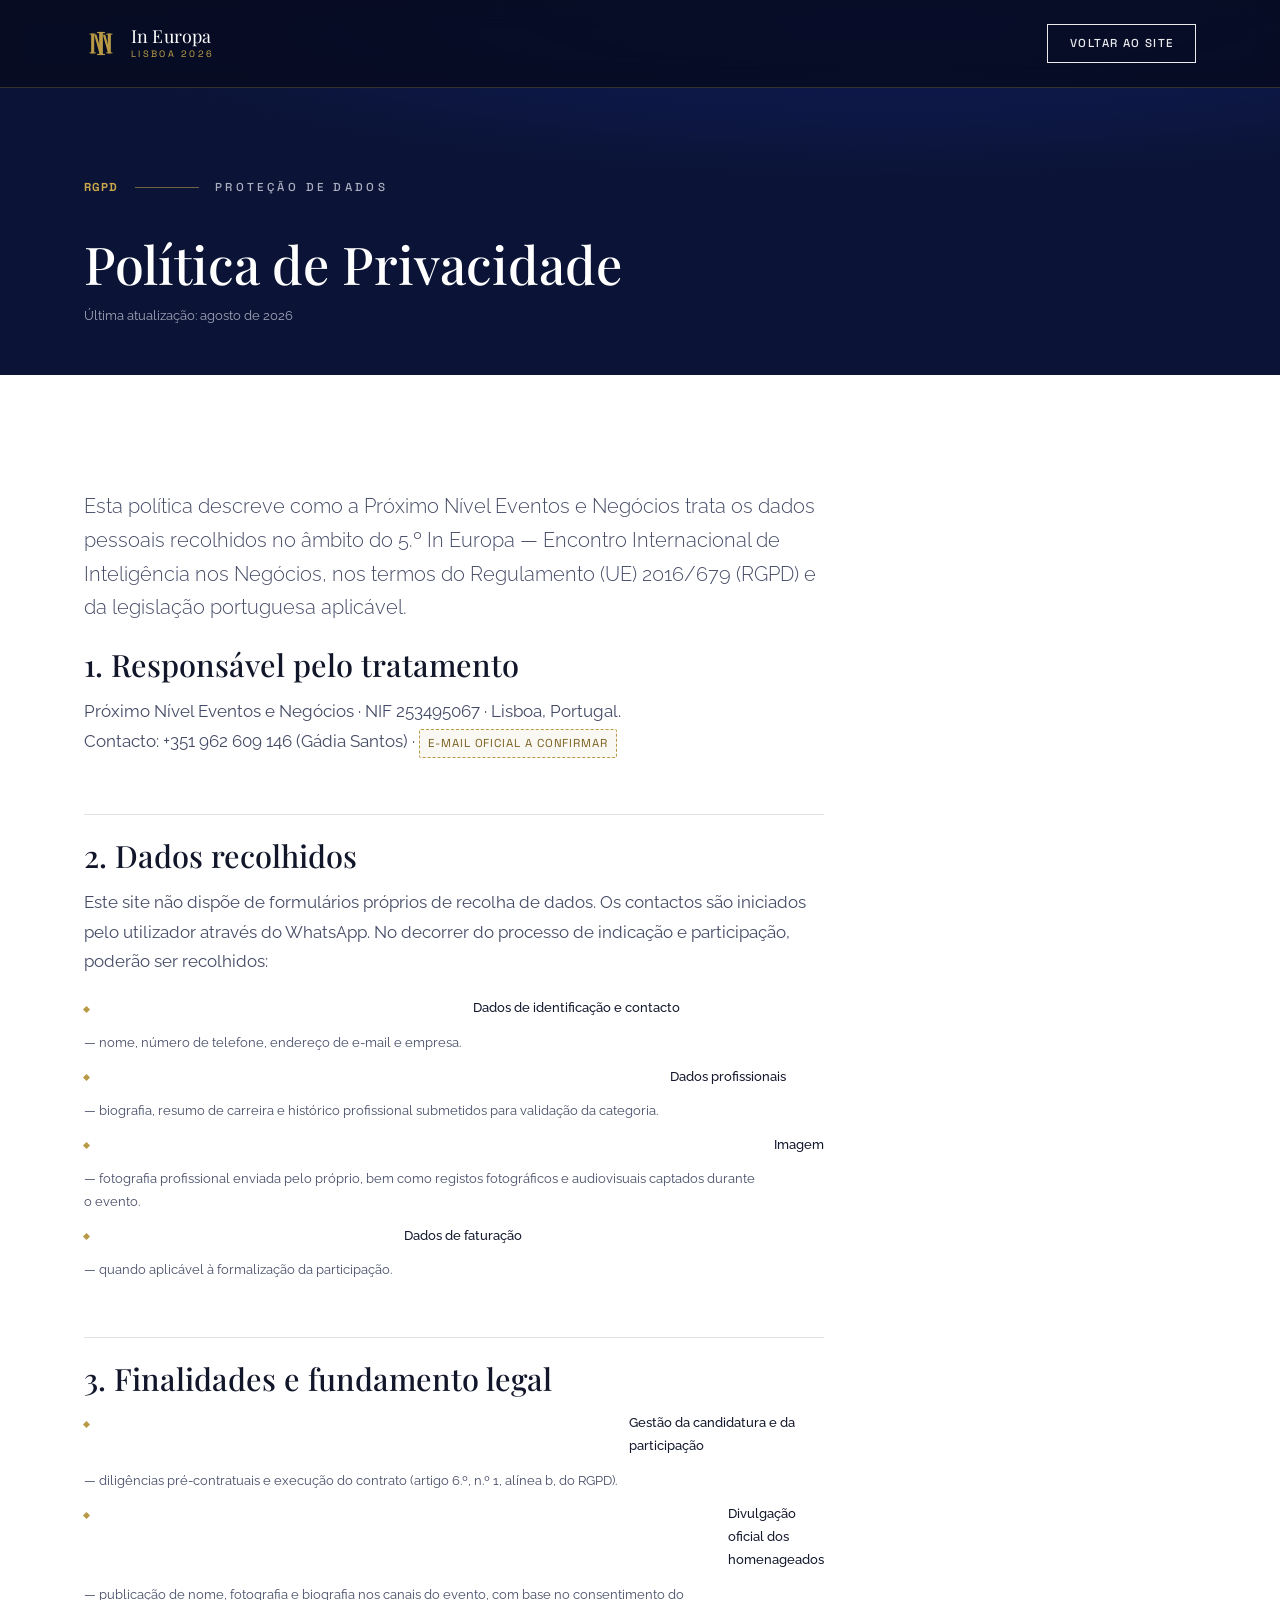
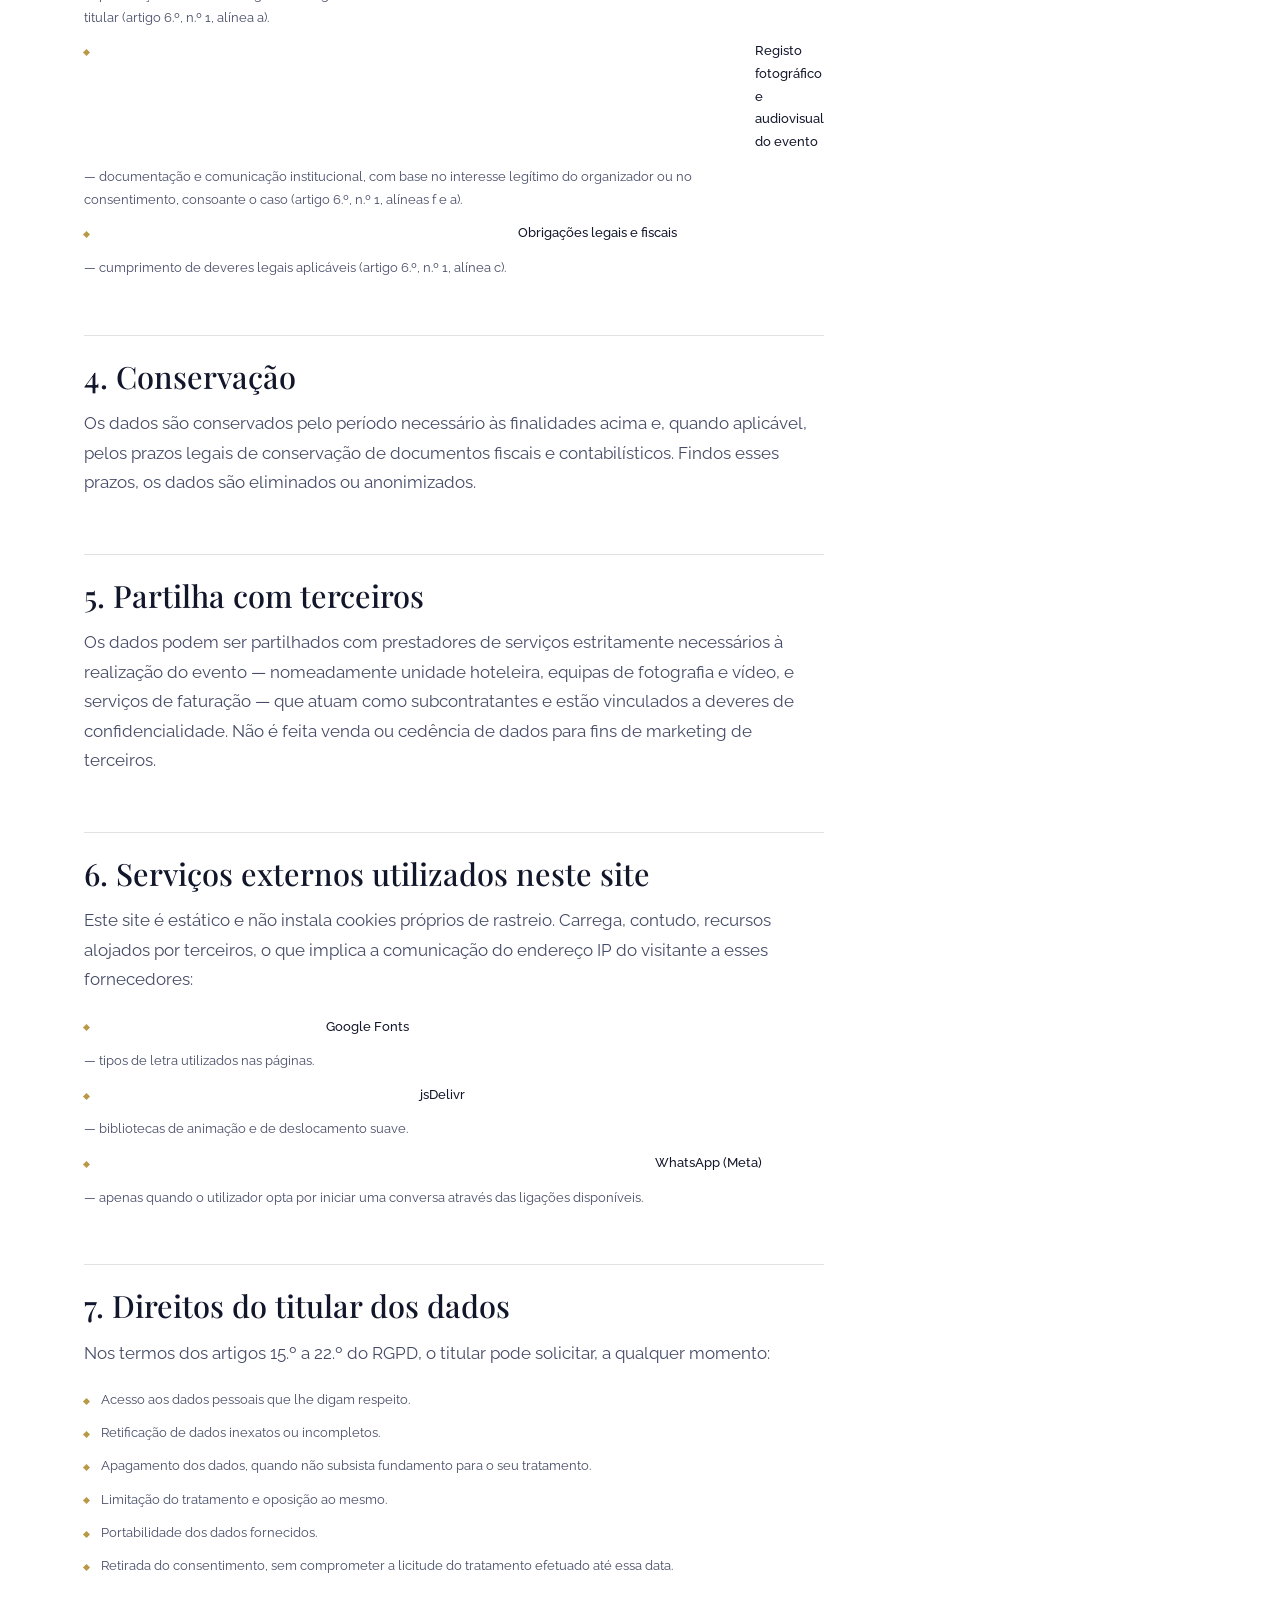
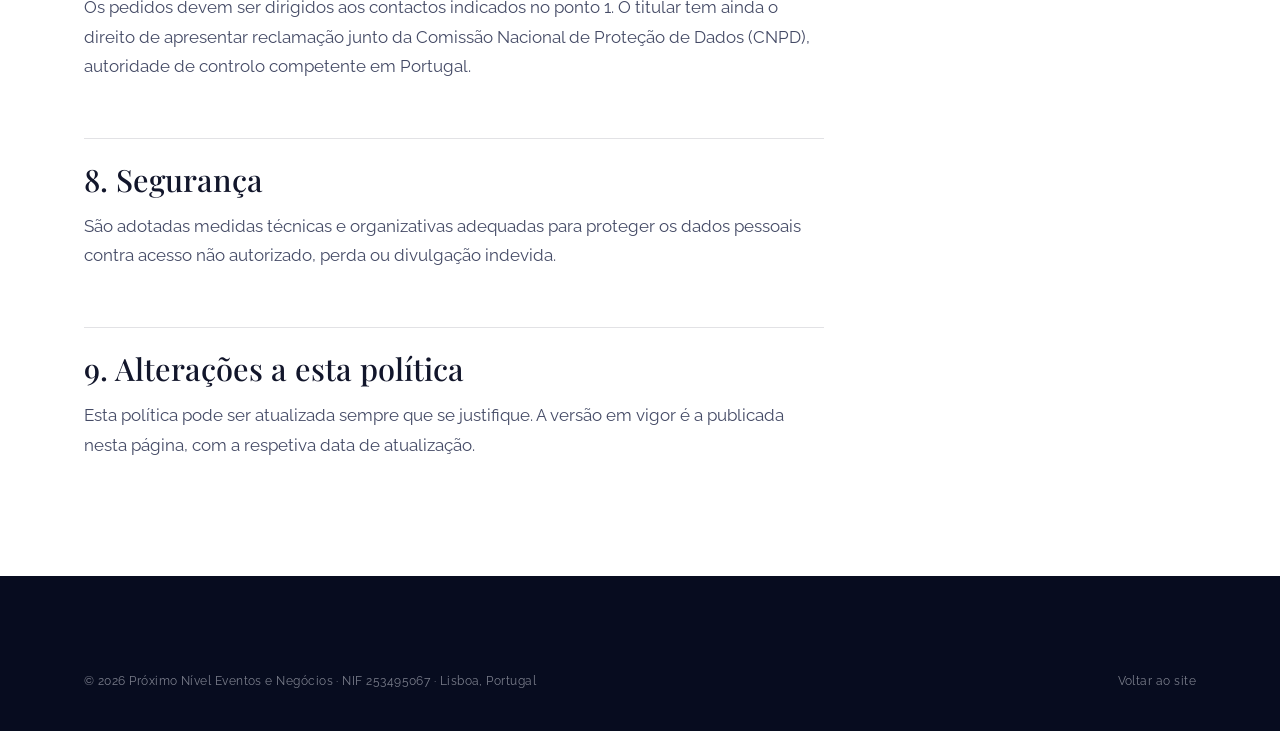
==== politica-privacidade.html @ f3101263 "Site institucional do 5.º In Europa — Lisboa 2026 One-page em HTML/CSS/JS vanilla para o Encontro In" ====
<!DOCTYPE html>
<html lang="pt-PT">
<head>
<meta charset="UTF-8">
<meta name="viewport" content="width=device-width, initial-scale=1">
<title>Política de Privacidade — 5.º In Europa | Lisboa 2026</title>
<meta name="description" content="Política de privacidade e proteção de dados pessoais do 5.º In Europa — Encontro Internacional de Inteligência nos Negócios, em conformidade com o RGPD.">
<meta name="robots" content="index, follow">
<meta name="theme-color" content="#0B1436">

<link rel="icon" href="assets/img/favicon.svg" type="image/svg+xml">
<link rel="preconnect" href="https://fonts.googleapis.com">
<link rel="preconnect" href="https://fonts.gstatic.com" crossorigin>
<link href="https://fonts.googleapis.com/css2?family=Playfair+Display:ital,wght@0,400;0,500;1,400&family=Raleway:wght@300;400;500&family=Space+Grotesk:wght@400;500;700&display=swap" rel="stylesheet">
<link rel="stylesheet" href="css/style.css">
</head>

<body>
<header class="nav is-stuck">
  <div class="nav__inner">
    <a class="brand" href="index.html" aria-label="In Europa — início">
      <img class="brand__mark" src="assets/img/monograma.svg" alt="" width="34" height="31">
      <span class="brand__text">
        <span class="brand__name">In Europa</span>
        <span class="brand__sub">Lisboa 2026</span>
      </span>
    </a>
    <a class="btn btn--sm btn--ghost" href="index.html" style="color:#fff"><span>Voltar ao site</span></a>
  </div>
</header>

<main>
  <section class="legal-head">
    <div class="container">
      <div class="eyebrow">
        <span class="eyebrow__num">RGPD</span>
        <span class="eyebrow__line"></span>
        <span class="eyebrow__label">Proteção de dados</span>
      </div>
      <h1>Política de Privacidade</h1>
      <p>Última atualização: agosto de 2026</p>
    </div>
  </section>

  <section class="section section--light">
    <div class="container">
      <article class="legal">
        <p class="lead">Esta política descreve como a Próximo Nível Eventos e Negócios trata os dados pessoais recolhidos no âmbito do 5.º In Europa — Encontro Internacional de Inteligência nos Negócios, nos termos do Regulamento (UE) 2016/679 (RGPD) e da legislação portuguesa aplicável.</p>

        <h2>1. Responsável pelo tratamento</h2>
        <p>Próximo Nível Eventos e Negócios · NIF 253495067 · Lisboa, Portugal.<br>
        Contacto: +351 962 609 146 (Gádia Santos) · <span class="placeholder-tag">E-mail oficial a confirmar</span></p>

        <h2>2. Dados recolhidos</h2>
        <p>Este site não dispõe de formulários próprios de recolha de dados. Os contactos são iniciados pelo utilizador através do WhatsApp. No decorrer do processo de indicação e participação, poderão ser recolhidos:</p>
        <ul>
          <li><b>Dados de identificação e contacto</b> — nome, número de telefone, endereço de e-mail e empresa.</li>
          <li><b>Dados profissionais</b> — biografia, resumo de carreira e histórico profissional submetidos para validação da categoria.</li>
          <li><b>Imagem</b> — fotografia profissional enviada pelo próprio, bem como registos fotográficos e audiovisuais captados durante o evento.</li>
          <li><b>Dados de faturação</b> — quando aplicável à formalização da participação.</li>
        </ul>

        <h2>3. Finalidades e fundamento legal</h2>
        <ul>
          <li><b>Gestão da candidatura e da participação</b> — diligências pré-contratuais e execução do contrato (artigo 6.º, n.º 1, alínea b, do RGPD).</li>
          <li><b>Divulgação oficial dos homenageados</b> — publicação de nome, fotografia e biografia nos canais do evento, com base no consentimento do titular (artigo 6.º, n.º 1, alínea a).</li>
          <li><b>Registo fotográfico e audiovisual do evento</b> — documentação e comunicação institucional, com base no interesse legítimo do organizador ou no consentimento, consoante o caso (artigo 6.º, n.º 1, alíneas f e a).</li>
          <li><b>Obrigações legais e fiscais</b> — cumprimento de deveres legais aplicáveis (artigo 6.º, n.º 1, alínea c).</li>
        </ul>

        <h2>4. Conservação</h2>
        <p>Os dados são conservados pelo período necessário às finalidades acima e, quando aplicável, pelos prazos legais de conservação de documentos fiscais e contabilísticos. Findos esses prazos, os dados são eliminados ou anonimizados.</p>

        <h2>5. Partilha com terceiros</h2>
        <p>Os dados podem ser partilhados com prestadores de serviços estritamente necessários à realização do evento — nomeadamente unidade hoteleira, equipas de fotografia e vídeo, e serviços de faturação — que atuam como subcontratantes e estão vinculados a deveres de confidencialidade. Não é feita venda ou cedência de dados para fins de marketing de terceiros.</p>

        <h2>6. Serviços externos utilizados neste site</h2>
        <p>Este site é estático e não instala cookies próprios de rastreio. Carrega, contudo, recursos alojados por terceiros, o que implica a comunicação do endereço IP do visitante a esses fornecedores:</p>
        <ul>
          <li><b>Google Fonts</b> — tipos de letra utilizados nas páginas.</li>
          <li><b>jsDelivr</b> — bibliotecas de animação e de deslocamento suave.</li>
          <li><b>WhatsApp (Meta)</b> — apenas quando o utilizador opta por iniciar uma conversa através das ligações disponíveis.</li>
        </ul>

        <h2>7. Direitos do titular dos dados</h2>
        <p>Nos termos dos artigos 15.º a 22.º do RGPD, o titular pode solicitar, a qualquer momento:</p>
        <ul>
          <li>Acesso aos dados pessoais que lhe digam respeito.</li>
          <li>Retificação de dados inexatos ou incompletos.</li>
          <li>Apagamento dos dados, quando não subsista fundamento para o seu tratamento.</li>
          <li>Limitação do tratamento e oposição ao mesmo.</li>
          <li>Portabilidade dos dados fornecidos.</li>
          <li>Retirada do consentimento, sem comprometer a licitude do tratamento efetuado até essa data.</li>
        </ul>
        <p>Os pedidos devem ser dirigidos aos contactos indicados no ponto 1. O titular tem ainda o direito de apresentar reclamação junto da Comissão Nacional de Proteção de Dados (CNPD), autoridade de controlo competente em Portugal.</p>

        <h2>8. Segurança</h2>
        <p>São adotadas medidas técnicas e organizativas adequadas para proteger os dados pessoais contra acesso não autorizado, perda ou divulgação indevida.</p>

        <h2>9. Alterações a esta política</h2>
        <p>Esta política pode ser atualizada sempre que se justifique. A versão em vigor é a publicada nesta página, com a respetiva data de atualização.</p>
      </article>
    </div>
  </section>
</main>

<footer class="footer">
  <div class="container">
    <div class="footer__legal" style="border-top:0;padding-top:0">
      <span>© <span id="ano">2026</span> Próximo Nível Eventos e Negócios · NIF 253495067 · Lisboa, Portugal</span>
      <span class="footer__legal-links">
        <a href="index.html">Voltar ao site</a>
      </span>
    </div>
  </div>
</footer>

<script>document.getElementById('ano').textContent = new Date().getFullYear();</script>
</body>
</html>
---- css/style.css ----
/* ==========================================================================
   5.º IN EUROPA — Encontro Internacional de Inteligência nos Negócios
   Lisboa · 17 e 18 de outubro de 2026
   Próximo Nível Eventos e Negócios
   --------------------------------------------------------------------------
   1.  Tokens
   2.  Reset e base
   3.  Utilitários e tipografia
   4.  Componentes (botões, eyebrow, filete, media)
   5.  Navegação
   6.  Hero
   7.  Manifesto + Idealizadora
   8.  Lisboa
   9.  Premiação — pilares
   10. Programação
   11. Benefícios VIP
   12. Curadoria
   13. Convidados
   14. Cenário
   15. Candidatura
   16. Investimento
   17. Edições anteriores
   18. Rodapé
   19. Reveal / movimento
   ========================================================================== */

/* ==========================================================================
   1. TOKENS
   ========================================================================== */
:root {
  /* Cor — extraída do branding oficial da marca */
  --navy: #14237D;
  --navy-bright: #0A26A1;
  --navy-deep: #0B1436;
  --navy-ink: #070C1F;
  --navy-veil: rgba(11, 20, 54, .82);

  --gold: #B89946;
  --gold-light: #C9A84C;
  --gold-soft: #E2CB92;
  --gold-deep: #7A6020;      /* texto pequeno sobre fundo claro — 5.4:1 sobre creme */

  --paper: #FFFFFF;
  --cream: #F6F4EF;
  --cream-deep: #EDE9E0;

  --ink: #12162B;
  --ink-soft: #454B66;
  --muted: #6A7089;
  --muted-dark: rgba(233, 236, 246, .68);

  --line-dark: rgba(184, 153, 70, .26);
  --line-light: rgba(18, 22, 43, .12);

  /* Tipografia */
  --ff-display: 'Playfair Display', 'Times New Roman', Georgia, serif;
  --ff-sc: 'Playfair Display SC', 'Playfair Display', Georgia, serif;
  --ff-head: 'Space Grotesk', 'Helvetica Neue', Helvetica, Arial, sans-serif;
  --ff-body: 'Raleway', system-ui, -apple-system, 'Segoe UI', sans-serif;

  --fs-xs: .72rem;
  --fs-sm: .84rem;
  --fs-base: clamp(1rem, .96rem + .2vw, 1.075rem);
  --fs-lead: clamp(1.06rem, 1rem + .4vw, 1.25rem);
  --fs-h4: clamp(1.15rem, 1.05rem + .5vw, 1.4rem);
  --fs-h3: clamp(1.4rem, 1.2rem + .9vw, 2rem);
  --fs-h2: clamp(2rem, 1.5rem + 2.2vw, 3.5rem);
  --fs-h1: clamp(2.9rem, 1.6rem + 5.6vw, 7.5rem);
  --fs-numeral: clamp(4rem, 2rem + 9vw, 9rem);

  /* Espaço */
  --gutter: clamp(1.25rem, 5vw, 4.5rem);
  --container: 1240px;
  --container-narrow: 880px;
  --section-y: clamp(5rem, 9vw, 9.5rem);

  /* Movimento */
  --ease: cubic-bezier(.22, .68, .28, 1);
  --ease-out: cubic-bezier(.16, 1, .3, 1);
  --dur: .6s;

  --nav-h: 74px;
}

/* ==========================================================================
   2. RESET E BASE
   ========================================================================== */
*, *::before, *::after { box-sizing: border-box; }

html {
  -webkit-text-size-adjust: 100%;
  scroll-behavior: smooth;
  scroll-padding-top: var(--nav-h);
}

body {
  margin: 0;
  background: var(--navy-deep);
  color: var(--ink);
  font-family: var(--ff-body);
  font-size: var(--fs-base);
  font-weight: 400;
  line-height: 1.72;
  -webkit-font-smoothing: antialiased;
  -moz-osx-font-smoothing: grayscale;
  overflow-x: hidden;
}

body.is-locked { overflow: hidden; }

img, svg, video { display: block; max-width: 100%; }
img { height: auto; }

h1, h2, h3, h4 { margin: 0; font-weight: 500; line-height: 1.08; text-wrap: balance; }
p { margin: 0 0 1.15em; }
p:last-child { margin-bottom: 0; }
ul { margin: 0; padding: 0; list-style: none; }

a { color: inherit; text-decoration: none; }

button { font: inherit; color: inherit; background: none; border: 0; cursor: pointer; }

::selection { background: var(--gold); color: #fff; }

:focus-visible {
  outline: 2px solid var(--gold-light);
  outline-offset: 3px;
  border-radius: 2px;
}

.sr-only {
  position: absolute;
  width: 1px; height: 1px;
  padding: 0; margin: -1px;
  overflow: hidden;
  clip: rect(0 0 0 0);
  clip-path: inset(50%);
  white-space: nowrap;
  border: 0;
}

.skip-link {
  position: fixed;
  top: .5rem; left: .5rem;
  z-index: 200;
  padding: .7rem 1.2rem;
  background: var(--gold);
  color: var(--navy-ink);
  font-family: var(--ff-head);
  font-size: var(--fs-sm);
  font-weight: 600;
  letter-spacing: .08em;
  text-transform: uppercase;
  transform: translateY(-160%);
  transition: transform .25s var(--ease);
}
.skip-link:focus { transform: translateY(0); }

/* ==========================================================================
   3. UTILITÁRIOS E TIPOGRAFIA
   ========================================================================== */
.container {
  width: 100%;
  max-width: var(--container);
  margin-inline: auto;
  padding-inline: var(--gutter);
}
.container--narrow { max-width: var(--container-narrow); }

.section {
  position: relative;
  padding-block: var(--section-y);
}

.section--dark {
  background: var(--navy-deep);
  color: #EDEFF7;
}
.section--navy {
  background:
    radial-gradient(120% 90% at 80% 0%, rgba(20, 35, 125, .55) 0%, transparent 60%),
    var(--navy-deep);
  color: #EDEFF7;
}
.section--light { background: var(--paper); color: var(--ink); }
.section--cream { background: var(--cream); color: var(--ink); }

/* Grão sutil sobre os blocos escuros — evita o "chapado" de cor sólida */
.section--dark::before,
.section--navy::before,
.hero::after {
  content: '';
  position: absolute;
  inset: 0;
  pointer-events: none;
  opacity: .16;
  background-image: url("data:image/svg+xml,%3Csvg xmlns='http://www.w3.org/2000/svg' width='140' height='140'%3E%3Cfilter id='n'%3E%3CfeTurbulence type='fractalNoise' baseFrequency='.9' numOctaves='3'/%3E%3C/filter%3E%3Crect width='140' height='140' filter='url(%23n)' opacity='.5'/%3E%3C/svg%3E");
}
.section > .container { position: relative; z-index: 1; }

.display {
  font-family: var(--ff-display);
  font-weight: 400;
  letter-spacing: -.015em;
}
.display em { font-style: italic; color: var(--gold-light); }
.section--light .display em,
.section--cream .display em { color: var(--gold-deep); }

.title { font-size: var(--fs-h2); }
.title--sm { font-size: var(--fs-h3); }

.lead {
  font-size: var(--fs-lead);
  line-height: 1.68;
  font-weight: 300;
  color: var(--ink-soft);
  max-width: 62ch;
}
.section--dark .lead,
.section--navy .lead { color: var(--muted-dark); }

.body-text { max-width: 64ch; }
.section--dark .body-text,
.section--navy .body-text { color: var(--muted-dark); }

.kicker {
  font-family: var(--ff-head);
  font-size: var(--fs-xs);
  font-weight: 500;
  letter-spacing: .3em;
  text-transform: uppercase;
  color: var(--gold-deep);
}
.section--dark .kicker,
.section--navy .kicker { color: var(--gold-light); }

.smallcaps {
  font-family: var(--ff-sc);
  font-size: var(--fs-sm);
  letter-spacing: .18em;
  text-transform: uppercase;
}

/* Cabeçalho de secção numerado */
.eyebrow {
  display: flex;
  align-items: center;
  gap: 1rem;
  margin-bottom: clamp(1.5rem, 3vw, 2.5rem);
}
.eyebrow__num {
  font-family: var(--ff-head);
  font-size: var(--fs-xs);
  font-weight: 700;
  letter-spacing: .1em;
  color: var(--gold-deep);
}
.section--dark .eyebrow__num,
.section--navy .eyebrow__num,
.legal-head .eyebrow__num { color: var(--gold-light); }
.eyebrow__line {
  width: clamp(28px, 6vw, 64px);
  height: 1px;
  background: var(--gold);
  opacity: .6;
}
.eyebrow__label {
  font-family: var(--ff-head);
  font-size: var(--fs-xs);
  font-weight: 500;
  letter-spacing: .3em;
  text-transform: uppercase;
  color: var(--ink-soft);
}
.section--dark .eyebrow__label,
.section--navy .eyebrow__label,
.legal-head .eyebrow__label { color: rgba(233, 236, 246, .72); }

/* Filete com nó em losango */
.rule {
  display: flex;
  align-items: center;
  gap: .75rem;
  margin-block: clamp(2.5rem, 5vw, 4rem);
}
.rule::before, .rule::after {
  content: '';
  flex: 1;
  height: 1px;
  background: currentColor;
  opacity: .18;
}
.rule i {
  width: 6px; height: 6px;
  background: var(--gold);
  transform: rotate(45deg);
}

/* ==========================================================================
   4. COMPONENTES
   ========================================================================== */
.btn {
  --btn-bg: var(--gold);
  --btn-fg: var(--navy-ink);   /* 6.5:1 — branco sobre dourado reprovava em AA */
  --btn-bd: var(--gold);
  position: relative;
  display: inline-flex;
  align-items: center;
  justify-content: center;
  gap: .7rem;
  padding: 1.05rem 1.9rem;
  background: var(--btn-bg);
  color: var(--btn-fg);
  border: 1px solid var(--btn-bd);
  font-family: var(--ff-head);
  font-size: var(--fs-sm);
  font-weight: 500;
  letter-spacing: .14em;
  text-transform: uppercase;
  line-height: 1;
  overflow: hidden;
  transition: color .4s var(--ease), border-color .4s var(--ease), transform .4s var(--ease);
}
.btn span { position: relative; z-index: 1; }
.btn svg { position: relative; z-index: 1; width: 16px; height: 16px; flex: none; }
.btn::after {
  content: '';
  position: absolute;
  inset: 0;
  background: var(--navy-ink);
  transform: translateY(101%);
  transition: transform .5s var(--ease-out);
}
.btn:hover { color: #fff; border-color: var(--navy-deep); }
.btn:hover::after { transform: translateY(0); }
.btn:active { transform: translateY(1px); }

.btn--ghost {
  --btn-bg: transparent;
  --btn-fg: currentColor;
  --btn-bd: currentColor;
  opacity: .92;
}
.btn--ghost::after { background: var(--gold); }
.btn--ghost:hover { color: #fff; border-color: var(--gold); opacity: 1; }

.btn--sm { padding: .8rem 1.35rem; font-size: var(--fs-xs); letter-spacing: .12em; }
.btn--block { width: 100%; }

/* Link com sublinhado que cresce */
.link-underline {
  position: relative;
  font-family: var(--ff-head);
  font-size: var(--fs-sm);
  letter-spacing: .12em;
  text-transform: uppercase;
  padding-block: .5rem .35rem;
}
.link-underline::after {
  content: '';
  position: absolute;
  left: 0; bottom: 0;
  width: 100%; height: 1px;
  background: currentColor;
  transform-origin: right;
  transform: scaleX(1);
  transition: transform .45s var(--ease-out);
}
.link-underline:hover::after { transform-origin: left; animation: linkSweep .6s var(--ease-out); }
@keyframes linkSweep {
  0% { transform: scaleX(1); transform-origin: right; }
  49% { transform: scaleX(0); transform-origin: right; }
  50% { transform: scaleX(0); transform-origin: left; }
  100% { transform: scaleX(1); transform-origin: left; }
}

/* Moldura de imagem com véu navy — unifica fotografias de origens diferentes */
.media {
  position: relative;
  overflow: hidden;
  background: var(--navy-deep);
}
.media img {
  width: 100%; height: 100%;
  object-fit: cover;
  transition: transform 1.1s var(--ease-out), filter .8s var(--ease);
}
.media::after {
  content: '';
  position: absolute;
  inset: 0;
  background: linear-gradient(180deg, rgba(11, 20, 54, .18) 0%, rgba(11, 20, 54, .58) 100%);
  transition: opacity .7s var(--ease);
  pointer-events: none;
}
.media:hover img { transform: scale(1.045); }
.media:hover::after { opacity: .45; }
.media--flat::after { background: rgba(11, 20, 54, .28); }

.media__caption {
  position: absolute;
  left: 1rem; bottom: .9rem;
  z-index: 2;
  font-family: var(--ff-head);
  font-size: var(--fs-xs);
  letter-spacing: .16em;
  text-transform: uppercase;
  color: rgba(255, 255, 255, .92);
  text-shadow: 0 1px 12px rgba(7, 12, 31, .8);
}

.ratio-1x1 { aspect-ratio: 1 / 1; }
.ratio-4x5 { aspect-ratio: 4 / 5; }
.ratio-3x4 { aspect-ratio: 3 / 4; }
.ratio-4x3 { aspect-ratio: 4 / 3; }
.ratio-3x2 { aspect-ratio: 3 / 2; }
.ratio-16x9 { aspect-ratio: 16 / 9; }

/* Etiqueta de dado pendente de confirmação */
.placeholder-tag {
  display: inline-block;
  padding: .3em .7em;
  border: 1px dashed var(--gold);
  border-radius: 2px;
  font-family: var(--ff-head);
  font-size: var(--fs-xs);
  letter-spacing: .08em;
  text-transform: uppercase;
  color: var(--gold-deep);
  background: rgba(184, 153, 70, .07);
}
.section--dark .placeholder-tag,
.section--navy .placeholder-tag { color: var(--gold-light); }

/* ==========================================================================
   5. NAVEGAÇÃO
   ========================================================================== */
.nav {
  position: fixed;
  inset: 0 0 auto 0;
  z-index: 100;
  height: var(--nav-h);
  display: flex;
  align-items: center;
  transition: background .5s var(--ease), border-color .5s var(--ease), backdrop-filter .5s var(--ease);
  border-bottom: 1px solid transparent;
}
.nav.is-stuck {
  background: rgba(7, 12, 31, .88);
  backdrop-filter: blur(14px) saturate(140%);
  -webkit-backdrop-filter: blur(14px) saturate(140%);
  border-bottom-color: var(--line-dark);
}
.nav__inner {
  width: 100%;
  max-width: var(--container);
  margin-inline: auto;
  padding-inline: var(--gutter);
  display: flex;
  align-items: center;
  justify-content: space-between;
  gap: 2rem;
}

.brand { display: flex; align-items: center; gap: .8rem; padding-block: .4rem; }
.brand__mark { width: 34px; height: 31px; flex: none; }
.brand__text { display: flex; flex-direction: column; line-height: 1; }
.brand__name {
  font-family: var(--ff-display);
  font-size: 1.12rem;
  color: #fff;
  letter-spacing: .01em;
}
.brand__sub {
  font-family: var(--ff-head);
  font-size: .58rem;
  letter-spacing: .26em;
  text-transform: uppercase;
  color: var(--gold-light);
  margin-top: .32rem;
}

.nav__links { display: none; align-items: center; gap: clamp(1rem, 2vw, 2rem); }
.nav__link {
  position: relative;
  font-family: var(--ff-head);
  font-size: .74rem;
  font-weight: 400;
  letter-spacing: .16em;
  text-transform: uppercase;
  color: rgba(237, 239, 247, .74);
  padding-block: .4rem;
  transition: color .35s var(--ease);
}
.nav__link::after {
  content: '';
  position: absolute;
  left: 0; bottom: 0;
  width: 100%; height: 1px;
  background: var(--gold-light);
  transform: scaleX(0);
  transform-origin: left;
  transition: transform .45s var(--ease-out);
}
.nav__link:hover { color: #fff; }
.nav__link:hover::after { transform: scaleX(.4); }
.nav__link.is-active { color: #fff; }
.nav__link.is-active::after { transform: scaleX(1); }

.nav__actions { display: flex; align-items: center; gap: 1rem; }
.nav__cta { display: none; }

.nav__toggle {
  display: inline-flex;
  flex-direction: column;
  justify-content: center;
  gap: 6px;
  width: 44px; height: 44px;
  padding: 0 8px;
  margin-right: -8px;
}
.nav__toggle i {
  display: block;
  height: 1px;
  background: #fff;
  transition: transform .4s var(--ease), opacity .3s var(--ease), width .4s var(--ease);
}
.nav__toggle i:nth-child(1) { width: 28px; }
.nav__toggle i:nth-child(2) { width: 18px; margin-left: auto; }
.nav__toggle[aria-expanded="true"] i:nth-child(1) { transform: translateY(3.5px) rotate(45deg); }
.nav__toggle[aria-expanded="true"] i:nth-child(2) { width: 28px; transform: translateY(-3.5px) rotate(-45deg); }

/* Menu móvel */
.menu {
  position: fixed;
  inset: 0;
  z-index: 99;
  display: flex;
  flex-direction: column;
  justify-content: center;
  padding: calc(var(--nav-h) + 2rem) var(--gutter) 3rem;
  background:
    radial-gradient(90% 60% at 50% 0%, rgba(20, 35, 125, .5) 0%, transparent 70%),
    var(--navy-ink);
  opacity: 0;
  visibility: hidden;
  transform: translateY(-1.5%);
  transition: opacity .5s var(--ease), transform .6s var(--ease-out), visibility .5s;
  overflow-y: auto;
}
.menu.is-open { opacity: 1; visibility: visible; transform: none; }
.menu__list { display: flex; flex-direction: column; gap: .35rem; }
.menu__item { overflow: hidden; }
.menu__link {
  display: flex;
  align-items: baseline;
  gap: 1rem;
  padding-block: .5rem;
  font-family: var(--ff-display);
  font-size: clamp(1.7rem, 8vw, 2.6rem);
  color: #fff;
  transform: translateY(105%);
  transition: transform .7s var(--ease-out), color .3s var(--ease);
}
.menu.is-open .menu__link { transform: none; }
.menu__link:hover { color: var(--gold-light); }
.menu__link span {
  font-family: var(--ff-head);
  font-size: .68rem;
  letter-spacing: .12em;
  color: var(--gold);
}
.menu__foot {
  margin-top: 2.5rem;
  padding-top: 1.75rem;
  border-top: 1px solid var(--line-dark);
  display: flex;
  flex-direction: column;
  gap: 1rem;
  color: rgba(237, 239, 247, .7);
  font-size: var(--fs-sm);
}

/* ==========================================================================
   6. HERO
   ========================================================================== */
.hero {
  position: relative;
  min-height: 100svh;
  display: flex;
  align-items: flex-end;
  padding-block: calc(var(--nav-h) + 3rem) clamp(4.25rem, 6vw, 4.5rem);
  background: var(--navy-ink);
  color: #fff;
  overflow: hidden;
}
@supports not (min-height: 100svh) { .hero { min-height: 100vh; } }

.hero__bg {
  position: absolute;
  inset: 0;
  z-index: 0;
}
.hero__bg img {
  width: 100%; height: 100%;
  object-fit: cover;
  object-position: 50% 42%;
  transform: scale(1.06);
}
.hero__bg::after {
  content: '';
  position: absolute;
  inset: 0;
  background:
    linear-gradient(180deg, rgba(7, 12, 31, .78) 0%, rgba(7, 12, 31, .42) 32%, rgba(7, 12, 31, .88) 78%, var(--navy-ink) 100%),
    linear-gradient(90deg, rgba(11, 20, 54, .7) 0%, transparent 55%);
}
.hero::after { z-index: 1; opacity: .12; }

.hero__inner {
  position: relative;
  z-index: 2;
  width: 100%;
  max-width: var(--container);
  margin-inline: auto;
  padding-inline: var(--gutter);
}

.hero__edition {
  display: flex;
  align-items: center;
  gap: 1rem;
  margin-bottom: clamp(1.25rem, 3vw, 2rem);
}
.hero__edition-num {
  font-family: var(--ff-head);
  font-size: clamp(1.6rem, 4vw, 2.2rem);
  font-weight: 700;
  color: #fff;
  line-height: 1;
}
.hero__edition-num sup { font-size: .5em; }
.hero__edition-lbl {
  font-family: var(--ff-head);
  font-size: var(--fs-xs);
  letter-spacing: .26em;
  text-transform: uppercase;
  color: var(--gold-light);
  border-left: 1px solid var(--line-dark);
  padding-left: 1rem;
  line-height: 1.6;
}

.hero__wordmark {
  font-family: var(--ff-display);
  font-size: var(--fs-h1);
  font-weight: 400;
  line-height: .92;
  letter-spacing: -.02em;
  margin-bottom: clamp(1rem, 2.5vw, 1.5rem);
}
.hero__wordmark span { display: block; }
.hero__wordmark .is-gold {
  color: var(--gold-light);
  font-style: italic;
  margin-left: .08em;
}

.hero__name {
  max-width: 30ch;
  font-family: var(--ff-head);
  font-size: clamp(.78rem, 1.6vw, 1rem);
  font-weight: 500;
  line-height: 1.6;
  letter-spacing: .22em;
  text-transform: uppercase;
  color: rgba(255, 255, 255, .9);
}

.hero__tagline {
  margin-top: clamp(1.5rem, 3vw, 2.25rem);
  font-family: var(--ff-display);
  font-style: italic;
  font-size: var(--fs-lead);
  color: rgba(255, 255, 255, .82);
}

.hero__meta {
  margin-top: clamp(1.75rem, 4vw, 2.75rem);
  padding-top: clamp(1.5rem, 3vw, 2rem);
  border-top: 1px solid rgba(255, 255, 255, .16);
  display: flex;
  flex-wrap: wrap;
  gap: .75rem 2.5rem;
}
.hero__meta-item { display: flex; flex-direction: column; gap: .3rem; }
.hero__meta-item dt {
  font-family: var(--ff-head);
  font-size: .64rem;
  letter-spacing: .24em;
  text-transform: uppercase;
  color: var(--gold-light);
}
.hero__meta-item dd {
  margin: 0;
  font-family: var(--ff-head);
  font-size: clamp(.9rem, 1.4vw, 1.05rem);
  letter-spacing: .04em;
  color: #fff;
}

.hero__actions {
  margin-top: clamp(1.75rem, 4vw, 2.5rem);
  display: flex;
  flex-wrap: wrap;
  gap: .85rem;
}

.hero__scroll {
  position: absolute;
  z-index: 2;
  right: var(--gutter);
  bottom: clamp(2.5rem, 6vw, 4.5rem);
  display: none;
  align-items: center;
  gap: 1rem;
  writing-mode: vertical-rl;
  font-family: var(--ff-head);
  font-size: .64rem;
  letter-spacing: .3em;
  text-transform: uppercase;
  color: rgba(255, 255, 255, .6);
}
.hero__scroll i {
  display: block;
  width: 1px; height: 74px;
  background: linear-gradient(180deg, var(--gold-light), transparent);
  position: relative;
  overflow: hidden;
}
.hero__scroll i::after {
  content: '';
  position: absolute;
  inset: 0;
  background: var(--gold-light);
  animation: scrollCue 2.4s var(--ease) infinite;
}
@keyframes scrollCue {
  0% { transform: translateY(-100%); }
  60%, 100% { transform: translateY(100%); }
}

@media (max-width: 899px) {
  .hero__scroll {
    display: flex;
    left: 50%; right: auto;
    bottom: 1.15rem;
    transform: translateX(-50%);
    writing-mode: horizontal-tb;
  }
  .hero__scroll span { display: none; }
  .hero__scroll i { height: 32px; }
}

/* Selo lateral fixo (desktop) */
.side-rail {
  position: fixed;
  left: 0; top: 50%;
  z-index: 40;
  display: none;
  transform: translateY(-50%);
  padding-left: 1.1rem;
  writing-mode: vertical-rl;
  font-family: var(--ff-head);
  font-size: .62rem;
  letter-spacing: .32em;
  text-transform: uppercase;
  color: rgba(255, 255, 255, .45);
  mix-blend-mode: difference;
  pointer-events: none;
}

/* ==========================================================================
   7. MANIFESTO + IDEALIZADORA
   ========================================================================== */
.split {
  display: grid;
  gap: clamp(2.5rem, 6vw, 5rem);
}
.split__aside { align-self: start; }

.manifesto__statement {
  font-family: var(--ff-display);
  font-size: var(--fs-h2);
  line-height: 1.14;
  letter-spacing: -.015em;
  margin-bottom: clamp(1.75rem, 4vw, 2.5rem);
}

.goals {
  margin-top: clamp(2.5rem, 5vw, 3.5rem);
  display: grid;
  gap: 0;
  border-top: 1px solid var(--line-light);
}
.goal {
  display: grid;
  gap: .4rem 1.5rem;
  padding-block: 1.5rem;
  border-bottom: 1px solid var(--line-light);
}
.goal__label {
  font-family: var(--ff-head);
  font-size: var(--fs-sm);
  font-weight: 500;
  letter-spacing: .1em;
  text-transform: uppercase;
  color: var(--ink);
}
.goal__label b { color: var(--gold-deep); font-weight: 500; margin-right: .6rem; }
.goal p { color: var(--ink-soft); font-size: var(--fs-base); }

/* Idealizadora */
.founder {
  display: grid;
  gap: clamp(2rem, 5vw, 4rem);
  align-items: center;
}
.founder__media { position: relative; }
.founder__media .media { border: 1px solid var(--line-light); }
.founder__media::after {
  content: '';
  position: absolute;
  inset: auto -12px -12px auto;
  width: 55%; height: 55%;
  border-right: 1px solid var(--gold);
  border-bottom: 1px solid var(--gold);
  opacity: .5;
  pointer-events: none;
}
.founder__name {
  font-family: var(--ff-display);
  font-size: var(--fs-h3);
  margin-bottom: .3rem;
}
.founder__role {
  font-family: var(--ff-head);
  font-size: var(--fs-xs);
  letter-spacing: .22em;
  text-transform: uppercase;
  color: var(--gold-deep);
  margin-bottom: 1.5rem;
}
.founder blockquote {
  margin: 1.75rem 0 0;
  padding-left: 1.5rem;
  border-left: 1px solid var(--gold);
  font-family: var(--ff-display);
  font-style: italic;
  font-size: var(--fs-h4);
  line-height: 1.5;
  color: var(--ink);
}

/* ==========================================================================
   8. LISBOA
   ========================================================================== */
.lisboa__grid {
  display: grid;
  gap: clamp(.75rem, 1.6vw, 1.25rem);
  grid-template-columns: repeat(2, 1fr);
  margin-top: clamp(2.5rem, 5vw, 4rem);
}
.lisboa__grid .media:nth-child(1) { grid-column: 1 / -1; }
.lisboa__portrait { position: relative; }
.lisboa__portrait::after {
  content: '';
  position: absolute;
  inset: auto auto -12px -12px;
  width: 45%; height: 45%;
  border-left: 1px solid var(--gold);
  border-bottom: 1px solid var(--gold);
  opacity: .45;
  pointer-events: none;
}

.bridge {
  margin-top: clamp(2.5rem, 5vw, 4rem);
  display: grid;
  gap: 1px;
  background: var(--line-dark);
  border: 1px solid var(--line-dark);
}
.bridge__cell {
  background: var(--navy-deep);
  padding: clamp(1.5rem, 3vw, 2.25rem);
}
.bridge__cell h3 {
  font-family: var(--ff-display);
  font-size: var(--fs-h4);
  color: #fff;
  margin-bottom: .6rem;
}
.bridge__cell p { color: var(--muted-dark); font-size: var(--fs-sm); line-height: 1.7; }
.bridge__cell .kicker { display: block; margin-bottom: 1rem; }

/* ==========================================================================
   9. PREMIAÇÃO — PILARES
   ========================================================================== */
.pillars {
  display: grid;
  gap: clamp(1rem, 2vw, 1.5rem);
  margin-top: clamp(2.5rem, 5vw, 3.5rem);
}
.pillar {
  position: relative;
  padding: clamp(1.75rem, 3vw, 2.25rem);
  background: var(--paper);
  border: 1px solid var(--line-light);
  transition: border-color .5s var(--ease), transform .5s var(--ease), box-shadow .5s var(--ease);
}
.pillar::after {
  content: '';
  position: absolute;
  inset: 0 auto auto 0;
  width: 0; height: 1px;
  background: var(--gold);
  transition: width .6s var(--ease-out);
}
.pillar:hover {
  border-color: rgba(184, 153, 70, .45);
  transform: translateY(-4px);
  box-shadow: 0 24px 50px -32px rgba(18, 22, 43, .45);
}
.pillar:hover::after { width: 100%; }

.pillar__icon {
  width: 60px; height: 60px;
  object-fit: contain;
  margin-bottom: 1.4rem;
  transition: transform .6s var(--ease-out);
}
.pillar:hover .pillar__icon { transform: translateY(-3px) scale(1.04); }
.pillar__tag {
  display: block;
  font-family: var(--ff-head);
  font-size: var(--fs-xs);
  letter-spacing: .2em;
  text-transform: uppercase;
  color: var(--gold-deep);
  margin-bottom: .5rem;
}
.pillar__title {
  font-family: var(--ff-display);
  font-size: var(--fs-h4);
  margin-bottom: .75rem;
}
.pillar p { font-size: var(--fs-sm); line-height: 1.72; color: var(--ink-soft); }

/* ==========================================================================
   10. PROGRAMAÇÃO
   ========================================================================== */
.tabs { margin-top: clamp(2rem, 4vw, 3rem); }
.tabs__list {
  display: flex;
  gap: clamp(1rem, 3vw, 2.5rem);
  border-bottom: 1px solid rgba(255, 255, 255, .14);
}
.tabs__btn {
  position: relative;
  display: flex;
  flex-direction: column;
  gap: .3rem;
  padding: 0 0 1.1rem;
  text-align: left;
  color: rgba(237, 239, 247, .55);
  transition: color .4s var(--ease);
}
.tabs__btn::after {
  content: '';
  position: absolute;
  left: 0; bottom: -1px;
  width: 100%; height: 1px;
  background: var(--gold);
  transform: scaleX(0);
  transform-origin: left;
  transition: transform .55s var(--ease-out);
}
.tabs__btn[aria-selected="true"] { color: #fff; }
.tabs__btn[aria-selected="true"]::after { transform: scaleX(1); }
.tabs__day {
  font-family: var(--ff-head);
  font-size: var(--fs-xs);
  letter-spacing: .26em;
  text-transform: uppercase;
}
.tabs__title {
  font-family: var(--ff-display);
  font-size: var(--fs-h4);
  line-height: 1.2;
}

.tabs__panel { padding-top: clamp(2rem, 4vw, 3rem); }
.tabs__panel[hidden] { display: none; }

.day {
  display: grid;
  gap: clamp(2rem, 5vw, 4rem);
}
.day__numeral {
  font-family: var(--ff-display);
  font-size: var(--fs-numeral);
  line-height: .8;
  color: transparent;
  -webkit-text-stroke: 1px rgba(184, 153, 70, .55);
  letter-spacing: -.03em;
}
@supports not ((-webkit-text-stroke: 1px #000)) {
  .day__numeral { color: rgba(184, 153, 70, .55); }
}
.day__month {
  display: block;
  margin-top: .75rem;
  font-family: var(--ff-head);
  font-size: var(--fs-xs);
  letter-spacing: .3em;
  text-transform: uppercase;
  color: var(--gold-light);
  -webkit-text-stroke: 0;
}
.day__facts {
  margin-top: 1.75rem;
  display: grid;
  gap: 1rem;
}
.day__fact dt {
  font-family: var(--ff-head);
  font-size: .64rem;
  letter-spacing: .24em;
  text-transform: uppercase;
  color: rgba(237, 239, 247, .5);
  margin-bottom: .25rem;
}
.day__fact dd { margin: 0; font-size: var(--fs-sm); color: #fff; }

.day__title {
  font-family: var(--ff-display);
  font-size: var(--fs-h3);
  color: #fff;
  margin-bottom: 1rem;
}
.day__intro { color: var(--muted-dark); margin-bottom: 2rem; max-width: 56ch; }

.timeline { border-top: 1px solid rgba(255, 255, 255, .12); }
.timeline li {
  display: grid;
  grid-template-columns: auto 1fr;
  gap: 1.25rem;
  padding-block: 1.15rem;
  border-bottom: 1px solid rgba(255, 255, 255, .12);
  transition: padding-left .5s var(--ease), background .5s var(--ease);
}
.timeline li:hover { padding-left: .6rem; background: rgba(184, 153, 70, .05); }
.timeline__idx {
  font-family: var(--ff-head);
  font-size: var(--fs-xs);
  letter-spacing: .1em;
  color: var(--gold);
  padding-top: .35rem;
}
.timeline__text { color: #EDEFF7; font-size: var(--fs-base); }
.timeline__text small {
  display: block;
  margin-top: .2rem;
  font-size: var(--fs-sm);
  color: var(--muted-dark);
}

.note {
  margin-top: 2rem;
  padding: 1.25rem 1.5rem;
  border: 1px solid var(--line-dark);
  background: rgba(184, 153, 70, .06);
  font-size: var(--fs-sm);
  color: var(--muted-dark);
}
.note b { color: var(--gold-light); font-weight: 500; }
.section--light .note, .section--cream .note { color: var(--ink-soft); border-color: rgba(184, 153, 70, .4); }
.section--light .note b, .section--cream .note b { color: var(--gold-deep); }

/* ==========================================================================
   11. BENEFÍCIOS VIP
   ========================================================================== */
.benefits {
  display: grid;
  gap: 0 clamp(2rem, 5vw, 4rem);
  margin-top: clamp(2rem, 4vw, 3rem);
  border-top: 1px solid var(--line-light);
}
.benefit {
  display: grid;
  grid-template-columns: auto 1fr;
  gap: 1.1rem;
  padding-block: 1.35rem;
  border-bottom: 1px solid var(--line-light);
}
.benefit__mark {
  width: 22px; height: 22px;
  flex: none;
  margin-top: .25rem;
  border: 1px solid var(--gold);
  display: grid;
  place-items: center;
  transition: background .45s var(--ease);
}
.benefit__mark svg { width: 11px; height: 11px; stroke: var(--gold-deep); }
.benefit:hover .benefit__mark { background: rgba(184, 153, 70, .12); }
.benefit h3 {
  font-family: var(--ff-head);
  font-size: var(--fs-base);
  font-weight: 500;
  line-height: 1.4;
  letter-spacing: .01em;
  margin-bottom: .3rem;
}
.benefit p { font-size: var(--fs-sm); color: var(--ink-soft); }

/* ==========================================================================
   12. CURADORIA
   ========================================================================== */
.audience {
  display: grid;
  gap: 1px;
  margin-top: clamp(2.5rem, 5vw, 3.5rem);
  background: rgba(255, 255, 255, .1);
  border: 1px solid rgba(255, 255, 255, .1);
}
.audience__cell {
  background: var(--navy-deep);
  padding: clamp(1.5rem, 3vw, 2rem);
  transition: background .5s var(--ease);
}
.audience__cell:hover { background: #101B45; }
.audience__idx {
  font-family: var(--ff-head);
  font-size: var(--fs-xs);
  letter-spacing: .1em;
  color: var(--gold);
  display: block;
  margin-bottom: 1.25rem;
}
.audience__cell h3 {
  font-family: var(--ff-display);
  font-size: var(--fs-h4);
  color: #fff;
  margin-bottom: .5rem;
}
.audience__cell p { font-size: var(--fs-sm); color: var(--muted-dark); }

/* ==========================================================================
   13. CONVIDADOS
   ========================================================================== */
.speakers {
  display: grid;
  gap: clamp(1.25rem, 2.5vw, 2rem);
  margin-top: clamp(2.5rem, 5vw, 3.5rem);
}
.speaker__photo {
  position: relative;
  display: grid;
  place-items: center;
  aspect-ratio: 4 / 5;
  background:
    repeating-linear-gradient(135deg, rgba(184, 153, 70, .07) 0 1px, transparent 1px 11px),
    linear-gradient(160deg, #16224F 0%, var(--navy-deep) 65%);
  border: 1px solid var(--line-light);
  overflow: hidden;
}
/* moldura interna — o vazio passa a ser uma decisão, não uma falha */
.speaker__photo::after {
  content: '';
  position: absolute;
  inset: 14px;
  border: 1px solid rgba(184, 153, 70, .22);
  pointer-events: none;
  transition: inset .6s var(--ease-out), border-color .6s var(--ease);
}
.speaker:hover .speaker__photo::after { inset: 10px; border-color: rgba(184, 153, 70, .4); }
.speaker__photo img { width: 74px; opacity: .34; transition: opacity .6s var(--ease), transform .8s var(--ease-out); }
.speaker:hover .speaker__photo img { opacity: .55; transform: scale(1.06); }
.speaker__badge {
  position: absolute;
  top: .9rem; left: .9rem;
  padding: .3rem .6rem;
  background: rgba(7, 12, 31, .88);
  border: 1px solid var(--line-dark);
  font-family: var(--ff-head);
  font-size: .6rem;
  letter-spacing: .18em;
  text-transform: uppercase;
  color: var(--gold-light);
}
.speaker__info { padding-top: 1.1rem; }
.speaker__name {
  font-family: var(--ff-display);
  font-size: var(--fs-h4);
  margin-bottom: .3rem;
}
.speaker__role {
  font-family: var(--ff-head);
  font-size: var(--fs-xs);
  letter-spacing: .16em;
  text-transform: uppercase;
  color: var(--gold-deep);
  margin-bottom: .6rem;
}
.speaker__bio { font-size: var(--fs-sm); color: var(--ink-soft); }

/* ==========================================================================
   14. CENÁRIO
   ========================================================================== */
.venue { display: grid; gap: clamp(2rem, 5vw, 4rem); align-items: center; }
.venue__gallery { display: grid; gap: clamp(.75rem, 1.5vw, 1.25rem); grid-template-columns: repeat(2, 1fr); }
.venue__gallery .media:first-child { grid-column: 1 / -1; }
.venue__facts { margin-top: 2rem; border-top: 1px solid rgba(255, 255, 255, .14); }
.venue__facts div {
  display: flex;
  justify-content: space-between;
  gap: 1.5rem;
  padding-block: .95rem;
  border-bottom: 1px solid rgba(255, 255, 255, .14);
  font-size: var(--fs-sm);
}
.venue__facts dt {
  font-family: var(--ff-head);
  font-size: var(--fs-xs);
  letter-spacing: .2em;
  text-transform: uppercase;
  color: rgba(237, 239, 247, .55);
}
.venue__facts dd { margin: 0; color: #fff; text-align: right; }

/* ==========================================================================
   15. CANDIDATURA
   ========================================================================== */
.steps {
  display: grid;
  gap: clamp(1.5rem, 3vw, 2rem);
  margin-top: clamp(2.5rem, 5vw, 3.5rem);
  counter-reset: step;
}
.step {
  position: relative;
  padding-top: 1.75rem;
  border-top: 1px solid var(--line-light);
}
.step::before {
  counter-increment: step;
  content: counter(step, decimal-leading-zero);
  position: absolute;
  top: -.9rem; left: 0;
  padding-right: .75rem;
  background: var(--cream);
  font-family: var(--ff-head);
  font-size: var(--fs-sm);
  font-weight: 700;
  letter-spacing: .1em;
  color: var(--gold-deep);
}
.step h3 {
  font-family: var(--ff-display);
  font-size: var(--fs-h4);
  margin-bottom: .6rem;
}
.step p { font-size: var(--fs-sm); color: var(--ink-soft); }

/* ==========================================================================
   16. INVESTIMENTO
   ========================================================================== */
.plans {
  display: grid;
  gap: clamp(1rem, 2vw, 1.5rem);
  margin-top: clamp(2.5rem, 5vw, 3.5rem);
  align-items: stretch;
}
.plan {
  display: flex;
  flex-direction: column;
  padding: clamp(1.75rem, 3vw, 2.5rem);
  background: rgba(255, 255, 255, .028);
  border: 1px solid rgba(255, 255, 255, .12);
  transition: border-color .5s var(--ease), background .5s var(--ease), transform .5s var(--ease);
}
.plan:hover { border-color: rgba(184, 153, 70, .5); background: rgba(184, 153, 70, .05); transform: translateY(-4px); }
.plan--featured {
  border-color: var(--gold);
  background: rgba(184, 153, 70, .07);
}
.plan__flag {
  align-self: flex-start;
  margin-bottom: 1.25rem;
  padding: .45rem .7rem;
  line-height: 1;
  background: var(--gold);
  color: var(--navy-ink);
  font-family: var(--ff-head);
  font-size: .6rem;
  letter-spacing: .2em;
  text-transform: uppercase;
}
.plan__name {
  font-family: var(--ff-display);
  font-size: var(--fs-h3);
  line-height: 1.18;
  color: #fff;
  margin-bottom: .5rem;
}
.plan__desc { font-size: var(--fs-sm); color: var(--muted-dark); margin-bottom: 1.75rem; }
.plan__price {
  padding-block: 1.25rem;
  border-block: 1px solid rgba(255, 255, 255, .12);
  margin-bottom: 1.75rem;
}
.plan__price .placeholder-tag { margin-bottom: .5rem; }
.plan__price small {
  display: block;
  font-size: var(--fs-xs);
  letter-spacing: .04em;
  color: rgba(237, 239, 247, .5);
}
.plan__list { display: grid; gap: .8rem; margin-bottom: 2rem; }
.plan__list li {
  display: grid;
  grid-template-columns: auto 1fr;
  gap: .75rem;
  font-size: var(--fs-sm);
  color: rgba(237, 239, 247, .82);
  line-height: 1.6;
}
.plan__list li::before {
  content: '';
  width: 5px; height: 5px;
  margin-top: .62rem;
  background: var(--gold);
  transform: rotate(45deg);
}
.plan .btn { margin-top: auto; }

.payment {
  margin-top: clamp(2rem, 4vw, 3rem);
  padding-top: clamp(1.5rem, 3vw, 2rem);
  border-top: 1px solid rgba(255, 255, 255, .12);
  display: grid;
  gap: 1.5rem;
}
.payment__label {
  font-family: var(--ff-head);
  font-size: var(--fs-xs);
  letter-spacing: .24em;
  text-transform: uppercase;
  color: rgba(237, 239, 247, .55);
  margin-bottom: .75rem;
}
.payment__chips { display: flex; flex-wrap: wrap; gap: .6rem; }
.payment p { font-size: var(--fs-sm); color: var(--muted-dark); max-width: 52ch; }

.editorial {
  margin-top: clamp(2.5rem, 5vw, 4rem);
  display: grid;
  gap: clamp(2rem, 4vw, 3rem);
  align-items: center;
  padding: clamp(1.75rem, 3vw, 2.5rem);
  border: 1px solid rgba(255, 255, 255, .12);
}
.editorial h3 { font-family: var(--ff-display); font-size: var(--fs-h3); color: #fff; margin-bottom: 1rem; }
.editorial ul { display: grid; gap: .9rem; margin-top: 1.5rem; }
.editorial li { font-size: var(--fs-sm); color: rgba(237, 239, 247, .82); }
.editorial li b { display: block; color: #fff; font-weight: 500; font-family: var(--ff-head); letter-spacing: .02em; }

/* ==========================================================================
   17. EDIÇÕES ANTERIORES
   ========================================================================== */
.chips { display: flex; flex-wrap: wrap; gap: .5rem; margin-top: 1.75rem; }
.chip {
  padding: .45rem .85rem;
  border: 1px solid var(--line-light);
  font-family: var(--ff-head);
  font-size: var(--fs-xs);
  letter-spacing: .14em;
  text-transform: uppercase;
  color: var(--ink-soft);
  background: var(--paper);
}
.chip b { color: var(--gold-deep); font-weight: 500; }

.gallery {
  display: grid;
  grid-template-columns: repeat(2, 1fr);
  gap: clamp(.6rem, 1.4vw, 1rem);
  margin-top: clamp(2.5rem, 5vw, 3.5rem);
}
.gallery .media { aspect-ratio: 1 / 1; }
.gallery .media:nth-child(1) { grid-column: span 2; aspect-ratio: 16 / 10; }

/* ==========================================================================
   18. RODAPÉ
   ========================================================================== */
.footer {
  position: relative;
  background: var(--navy-ink);
  color: rgba(237, 239, 247, .72);
  padding-block: clamp(3.5rem, 7vw, 5.5rem) 2rem;
}
.footer__cta {
  display: grid;
  gap: clamp(1.5rem, 4vw, 3rem);
  padding-bottom: clamp(3rem, 6vw, 4.5rem);
  border-bottom: 1px solid var(--line-dark);
  align-items: end;
}
.footer__cta h2 {
  font-family: var(--ff-display);
  font-size: var(--fs-h2);
  color: #fff;
  line-height: 1.12;
}
.footer__cta p { color: var(--muted-dark); margin-top: 1rem; max-width: 46ch; }

.footer__grid {
  display: grid;
  gap: clamp(2rem, 5vw, 3rem);
  padding-block: clamp(2.5rem, 5vw, 3.5rem);
}
.footer__col h3 {
  font-family: var(--ff-head);
  font-size: var(--fs-xs);
  font-weight: 500;
  letter-spacing: .26em;
  text-transform: uppercase;
  color: var(--gold-light);
  margin-bottom: 1.35rem;
}
.footer__nav { display: grid; gap: .15rem; }
.footer__nav a {
  padding-block: .55rem;
  font-size: var(--fs-sm);
  color: rgba(237, 239, 247, .72);
  transition: color .35s var(--ease), padding-left .35s var(--ease);
}
.footer__nav a:hover { color: var(--gold-light); padding-left: .35rem; }

.footer__contact { display: grid; gap: .85rem; font-size: var(--fs-sm); }
.footer__contact a { display: inline-flex; align-items: center; gap: .6rem; padding-block: .45rem; }
.footer__contact a:hover { color: var(--gold-light); }
.footer__contact svg { width: 17px; height: 17px; flex: none; }

.footer__social { display: flex; gap: .6rem; margin-top: 1.25rem; }
.footer__social a {
  display: grid;
  place-items: center;
  width: 40px; height: 40px;
  border: 1px solid var(--line-dark);
  transition: background .4s var(--ease), border-color .4s var(--ease), color .4s var(--ease);
}
.footer__social a:hover { background: var(--gold); border-color: var(--gold); color: #fff; }
.footer__social svg { width: 17px; height: 17px; }

.footer__legal {
  padding-top: 2rem;
  border-top: 1px solid var(--line-dark);
  display: grid;
  gap: 1rem;
  font-size: var(--fs-xs);
  letter-spacing: .04em;
  color: rgba(237, 239, 247, .5);
}
.footer__legal a:hover { color: var(--gold-light); }
.footer__legal-links { display: flex; flex-wrap: wrap; gap: .5rem 1.25rem; }
.footer__legal-links a { display: inline-block; padding-block: .5rem; }

/* Botão flutuante de WhatsApp */
.wa-float {
  position: fixed;
  right: clamp(1rem, 3vw, 2rem);
  bottom: clamp(1rem, 3vw, 2rem);
  z-index: 90;
  display: grid;
  place-items: center;
  width: 54px; height: 54px;
  border-radius: 50%;
  background: var(--gold);
  color: #fff;
  box-shadow: 0 14px 34px -12px rgba(7, 12, 31, .75);
  opacity: 0;
  visibility: hidden;
  transform: translateY(14px) scale(.9);
  transition: opacity .5s var(--ease), transform .5s var(--ease-out), visibility .5s, background .4s var(--ease);
}
.wa-float.is-visible { opacity: 1; visibility: visible; transform: none; }
.wa-float:hover { background: var(--navy); }
.wa-float svg { width: 26px; height: 26px; }

/* ==========================================================================
   19. REVEAL / MOVIMENTO
   ========================================================================== */
[data-reveal] {
  opacity: 0;
  transform: translateY(24px);
  transition: opacity .9s var(--ease-out), transform .9s var(--ease-out);
  will-change: opacity, transform;
}
[data-reveal].is-visible { opacity: 1; transform: none; }
[data-reveal-delay="1"] { transition-delay: .08s; }
[data-reveal-delay="2"] { transition-delay: .16s; }
[data-reveal-delay="3"] { transition-delay: .24s; }
[data-reveal-delay="4"] { transition-delay: .32s; }

/* Estado inicial só quando o JS está ativo — sem JS, tudo permanece visível */
html:not(.js) [data-reveal] { opacity: 1; transform: none; }

/* Quando o GSAP assume o reveal, a transição CSS sai de cena para não competir */
html.gsap-mode [data-reveal] { transition: none; }

@media (prefers-reduced-motion: reduce) {
  html { scroll-behavior: auto; }
  *, *::before, *::after {
    animation-duration: .001ms !important;
    animation-iteration-count: 1 !important;
    transition-duration: .001ms !important;
  }
  [data-reveal] { opacity: 1 !important; transform: none !important; }
  .hero__bg img { transform: none; }
}

/* ==========================================================================
   BREAKPOINTS
   ========================================================================== */
@media (min-width: 600px) {
  .pillars { grid-template-columns: repeat(2, 1fr); }
  .speakers { grid-template-columns: repeat(2, 1fr); }
  .steps { grid-template-columns: repeat(2, 1fr); }
  .audience { grid-template-columns: repeat(2, 1fr); }
  .bridge { grid-template-columns: repeat(3, 1fr); }
  .goal { grid-template-columns: 15rem 1fr; }
  .footer__grid { grid-template-columns: repeat(2, 1fr); }
  .footer__legal { grid-template-columns: 1fr auto; align-items: center; }
  .gallery { grid-template-columns: repeat(3, 1fr); }
  .gallery .media:nth-child(1) { grid-column: span 2; grid-row: span 2; aspect-ratio: 1 / 1; }
  .benefits { grid-template-columns: repeat(2, 1fr); }
  .audience__cell:last-child { grid-column: 1 / -1; }
}

@media (min-width: 900px) {
  :root { --nav-h: 88px; }
  .nav__links { display: flex; }
  .nav__cta { display: inline-flex; }
  .nav__toggle { display: none; }
  .menu { display: none; }
  .hero__scroll { display: flex; }
  .side-rail { display: block; }

  .split { grid-template-columns: minmax(0, 1fr) minmax(0, 1.35fr); }
  .audience__cell:last-child { grid-column: 1 / -1; }
  .plan:not(.plan--featured)::before {
    content: '';
    display: block;
    height: 1.5rem;
    margin-bottom: 1.25rem;
  }
  .split--reverse { grid-template-columns: minmax(0, 1.35fr) minmax(0, 1fr); }
  .split__aside--sticky { position: sticky; top: calc(var(--nav-h) + 3rem); }

  .founder { grid-template-columns: minmax(0, .8fr) minmax(0, 1.2fr); }
  .lisboa__grid { grid-template-columns: repeat(3, 1fr); }
  .lisboa__grid .media:nth-child(1) { grid-column: auto; }
  /* 3 + 2: a última linha divide-se em dois cartões largos, sem buraco na grelha */
  .pillars { grid-template-columns: repeat(6, 1fr); }
  .pillars .pillar:nth-child(-n+3) { grid-column: span 2; }
  .pillars .pillar:nth-child(4),
  .pillars .pillar:nth-child(5) { grid-column: span 3; }
  .day { grid-template-columns: minmax(0, .55fr) minmax(0, 1.45fr); }
  .speakers { grid-template-columns: repeat(3, 1fr); }
  .steps { grid-template-columns: repeat(4, 1fr); }
  .audience { grid-template-columns: repeat(3, 1fr); }
  .plans { grid-template-columns: repeat(3, 1fr); }
  .payment { grid-template-columns: 1fr 1fr; align-items: center; }
  .editorial { grid-template-columns: minmax(0, 1fr) minmax(0, 1fr); }
  .venue { grid-template-columns: minmax(0, 1.15fr) minmax(0, .85fr); }
  .footer__cta { grid-template-columns: minmax(0, 1.4fr) minmax(0, .6fr); }
  .footer__grid { grid-template-columns: 1.3fr 1fr 1fr; }
  .gallery { grid-template-columns: repeat(4, 1fr); }
}

@media (min-width: 1200px) {
  .pillar { padding: 2.25rem 2rem; }
}

/* ==========================================================================
   20. PÁGINA LEGAL (política de privacidade)
   ========================================================================== */
.legal-head {
  padding-top: calc(var(--nav-h) + clamp(3rem, 7vw, 6rem));
  padding-bottom: clamp(2rem, 4vw, 3rem);
  background:
    radial-gradient(110% 80% at 70% 0%, rgba(20, 35, 125, .5) 0%, transparent 62%),
    var(--navy-deep);
  color: #fff;
}
.legal-head h1 { font-family: var(--ff-display); font-size: var(--fs-h2); margin-block: 1rem .75rem; }
.legal-head p { color: var(--muted-dark); font-size: var(--fs-sm); }

.legal { max-width: 74ch; }
.legal h2 {
  font-family: var(--ff-display);
  font-size: var(--fs-h3);
  margin-top: clamp(2.5rem, 5vw, 3.5rem);
  margin-bottom: 1rem;
  padding-top: 1.5rem;
  border-top: 1px solid var(--line-light);
}
.legal h2:first-of-type { margin-top: 0; border-top: 0; padding-top: 0; }
.legal h3 {
  font-family: var(--ff-head);
  font-size: var(--fs-base);
  font-weight: 500;
  margin-top: 1.75rem;
  margin-bottom: .4rem;
}
.legal p, .legal li { color: var(--ink-soft); }
.legal ul { display: grid; gap: .65rem; margin-block: 1rem; }
.legal ul li {
  display: grid;
  grid-template-columns: auto 1fr;
  gap: .75rem;
  font-size: var(--fs-sm);
  line-height: 1.7;
}
.legal ul li::before {
  content: '';
  width: 5px; height: 5px;
  margin-top: .68rem;
  background: var(--gold);
  transform: rotate(45deg);
}
.legal ul li b { color: var(--ink); font-weight: 500; }
.legal a { color: var(--gold-deep); text-decoration: underline; text-underline-offset: .2em; }
.legal a:hover { color: var(--ink); }

/* Nota de expectativa sob os CTAs do hero */
.hero__foot {
  margin-top: 1.15rem;
  font-size: var(--fs-sm);
  color: rgba(255, 255, 255, .62);
}

/* Valor real do plano — substitui a etiqueta .placeholder-tag quando confirmado */
.plan__value {
  margin: 0 0 .4rem;
  font-family: var(--ff-display);
  font-size: clamp(1.6rem, 1.2rem + 1.4vw, 2.2rem);
  line-height: 1;
  letter-spacing: -.01em;
  color: #fff;
}
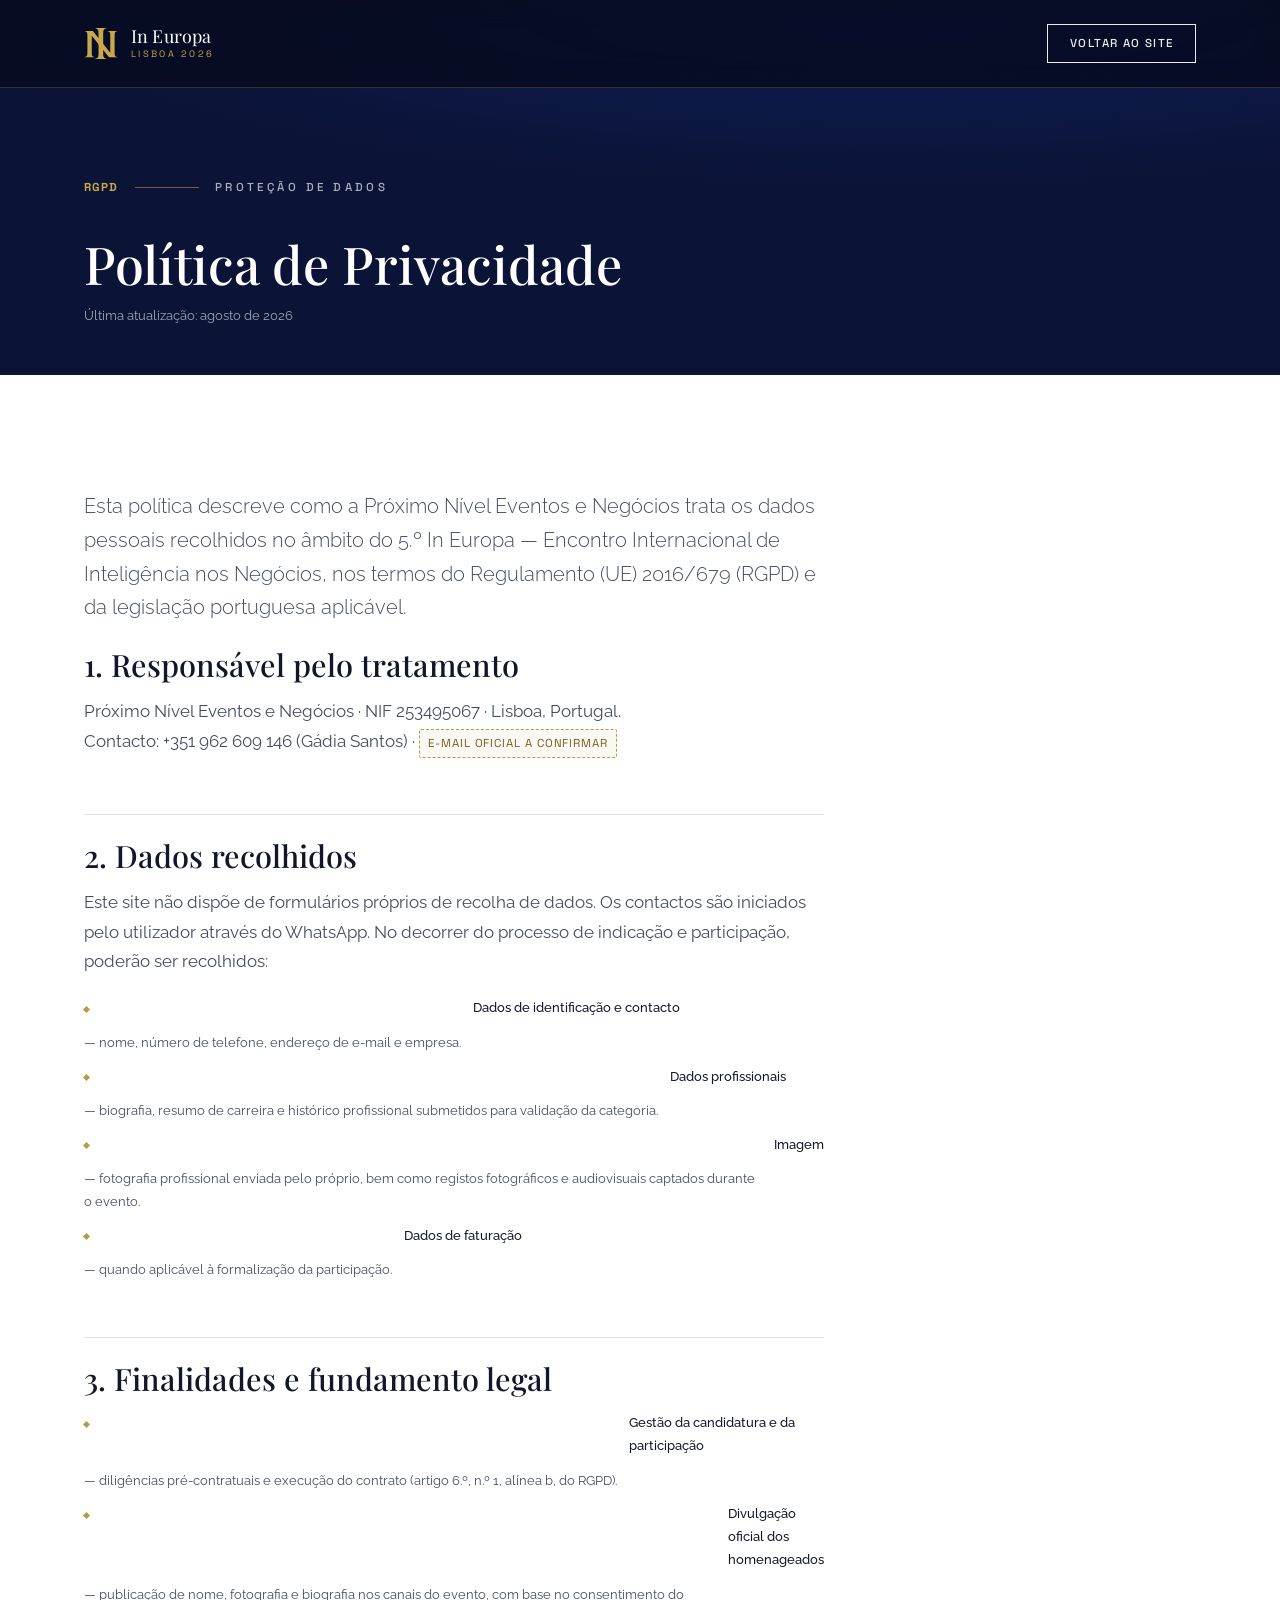
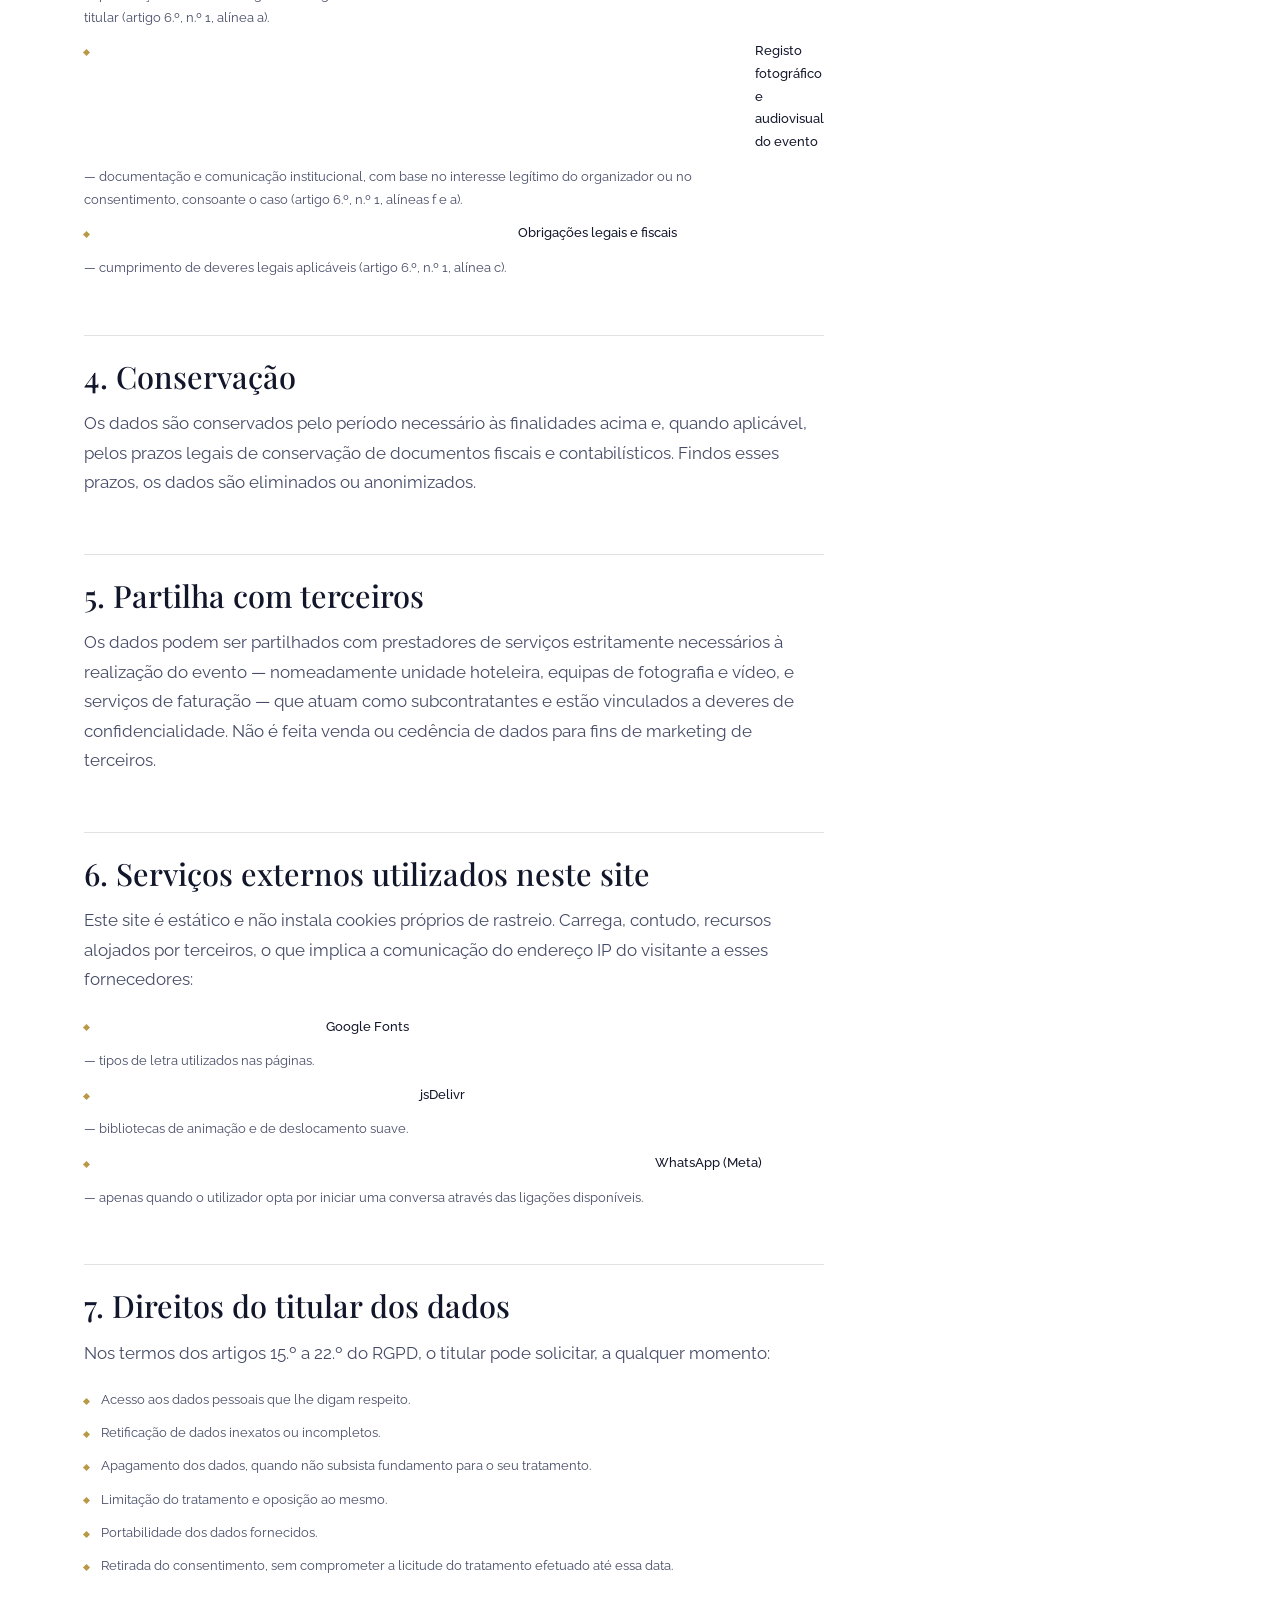
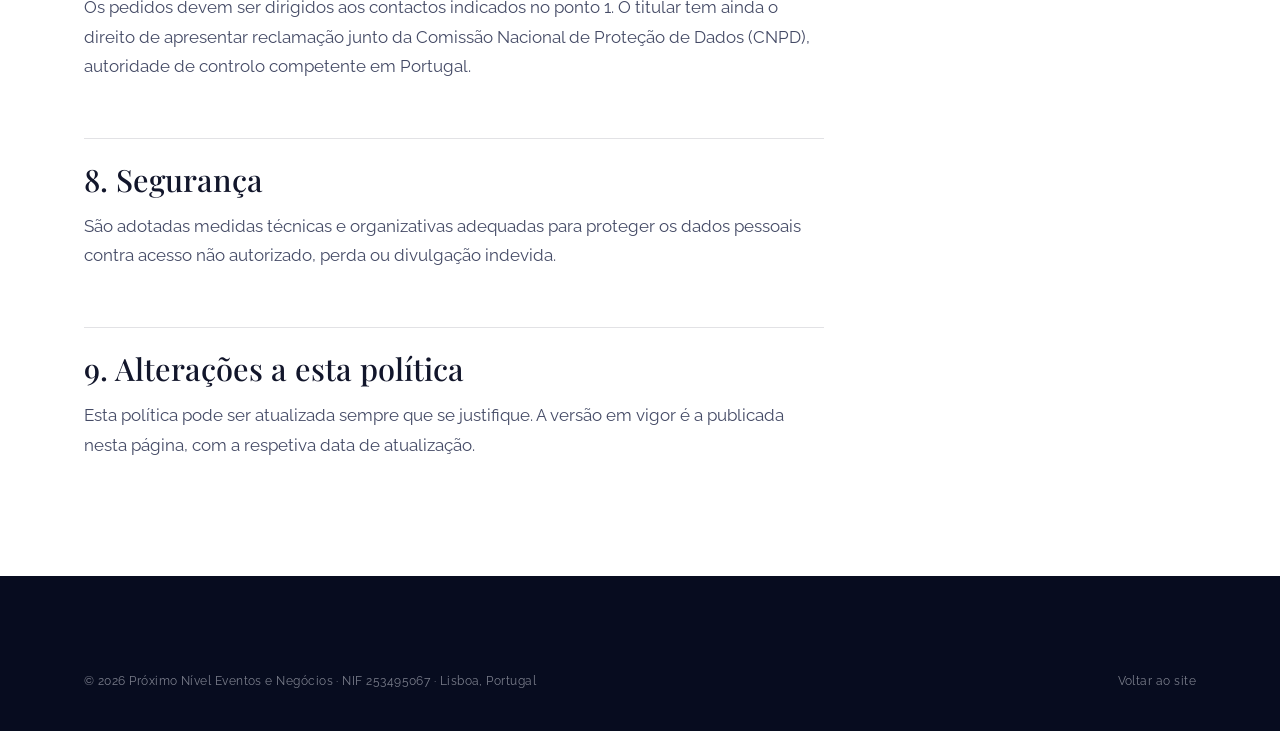
==== commit f6be11e5: "Aponta o site para proximonivel-empreendedores.com O site do evento passa a ocupar a raiz do domínio" ====
--- a/politica-privacidade.html
+++ b/politica-privacidade.html
@@ -6,6 +6,7 @@
 <title>Política de Privacidade — 5.º In Europa | Lisboa 2026</title>
 <meta name="description" content="Política de privacidade e proteção de dados pessoais do 5.º In Europa — Encontro Internacional de Inteligência nos Negócios, em conformidade com o RGPD.">
 <meta name="robots" content="index, follow">
+<link rel="canonical" href="https://proximonivel-empreendedores.com/politica-privacidade.html">
 <meta name="theme-color" content="#0B1436">
 
 <link rel="icon" href="assets/img/favicon.svg" type="image/svg+xml">
--- a/css/style.css
+++ b/css/style.css
@@ -464,7 +464,7 @@
 }
 
 .brand { display: flex; align-items: center; gap: .8rem; padding-block: .4rem; }
-.brand__mark { width: 34px; height: 31px; flex: none; }
+.brand__mark { width: 34px; height: auto; flex: none; }
 .brand__text { display: flex; flex-direction: column; line-height: 1; }
 .brand__name {
   font-family: var(--ff-display);
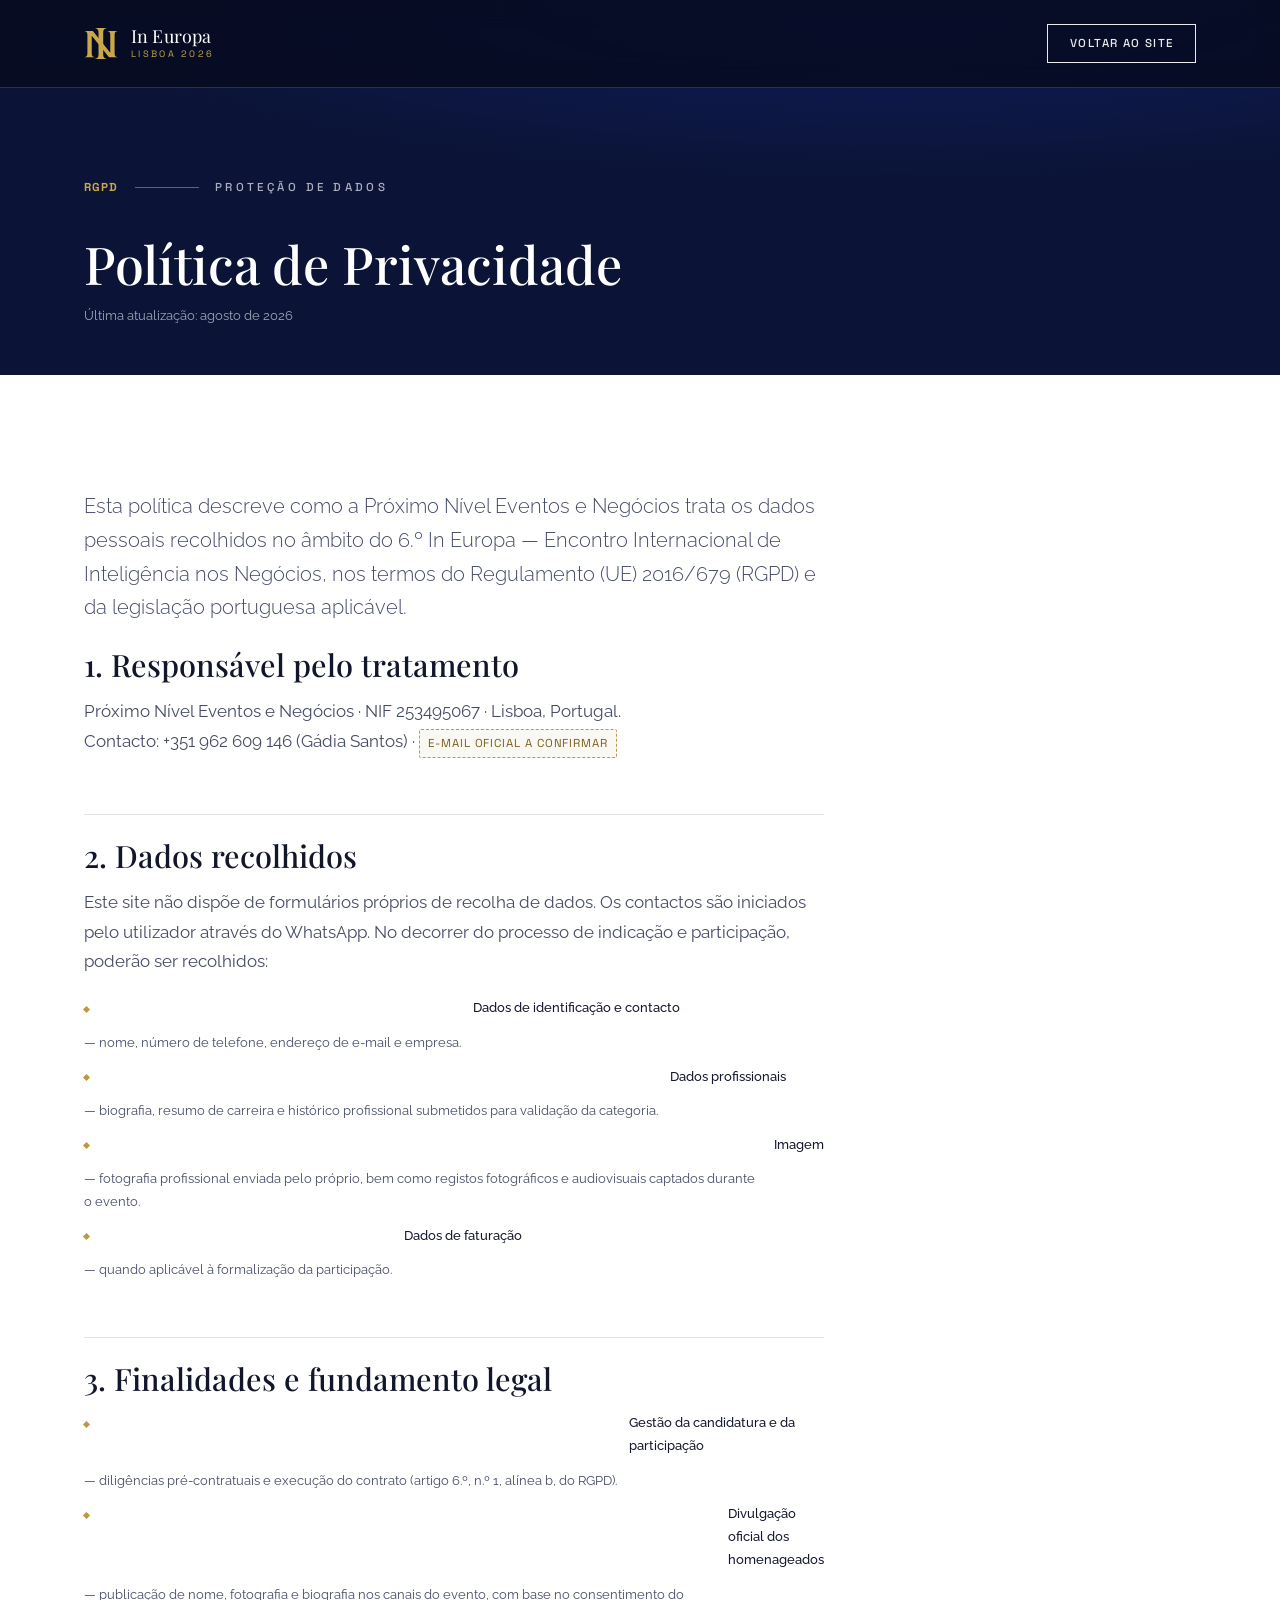
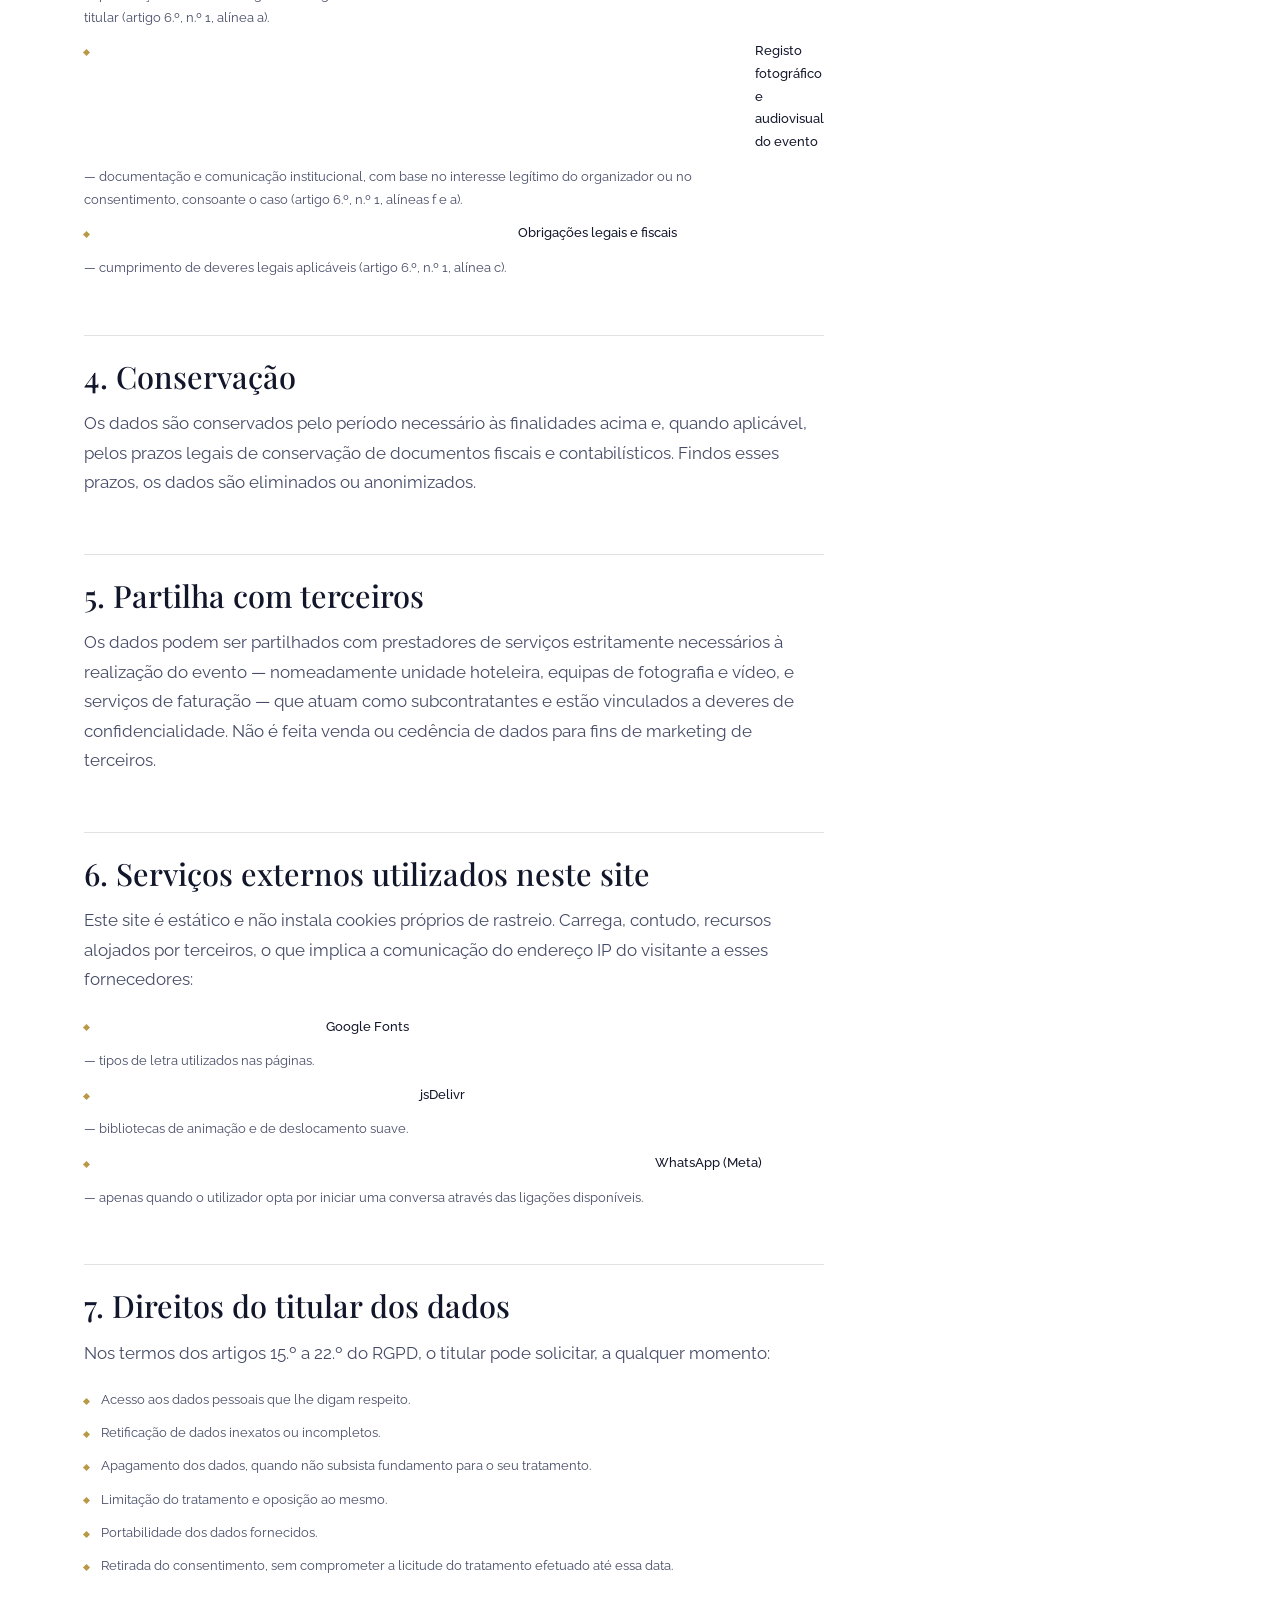
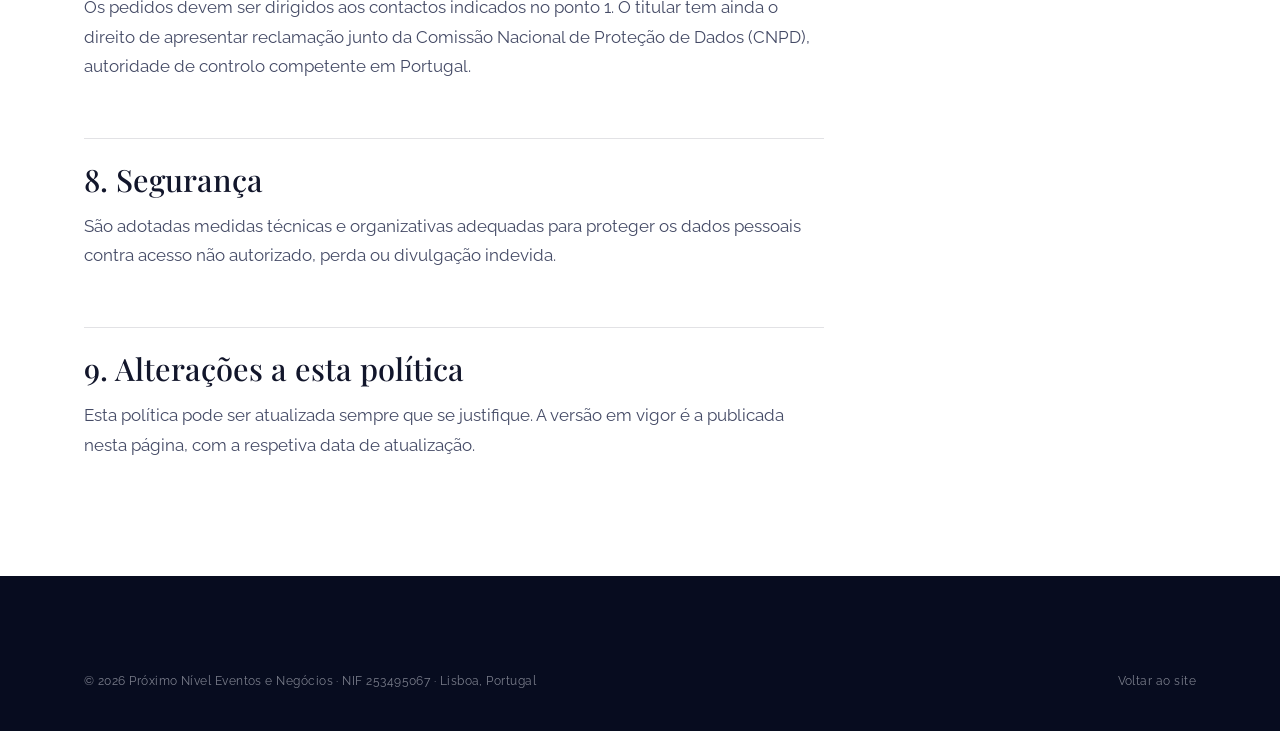
==== commit 61c338ce: "Corrige a edição do encontro: 6.º, não 5.º Alterado alvo a alvo em vez de substituição global, porqu" ====
--- a/politica-privacidade.html
+++ b/politica-privacidade.html
@@ -3,8 +3,8 @@
 <head>
 <meta charset="UTF-8">
 <meta name="viewport" content="width=device-width, initial-scale=1">
-<title>Política de Privacidade — 5.º In Europa | Lisboa 2026</title>
-<meta name="description" content="Política de privacidade e proteção de dados pessoais do 5.º In Europa — Encontro Internacional de Inteligência nos Negócios, em conformidade com o RGPD.">
+<title>Política de Privacidade — 6.º In Europa | Lisboa 2026</title>
+<meta name="description" content="Política de privacidade e proteção de dados pessoais do 6.º In Europa — Encontro Internacional de Inteligência nos Negócios, em conformidade com o RGPD.">
 <meta name="robots" content="index, follow">
 <link rel="canonical" href="https://proximonivel-empreendedores.com/politica-privacidade.html">
 <meta name="theme-color" content="#0B1436">
@@ -46,7 +46,7 @@
   <section class="section section--light">
     <div class="container">
       <article class="legal">
-        <p class="lead">Esta política descreve como a Próximo Nível Eventos e Negócios trata os dados pessoais recolhidos no âmbito do 5.º In Europa — Encontro Internacional de Inteligência nos Negócios, nos termos do Regulamento (UE) 2016/679 (RGPD) e da legislação portuguesa aplicável.</p>
+        <p class="lead">Esta política descreve como a Próximo Nível Eventos e Negócios trata os dados pessoais recolhidos no âmbito do 6.º In Europa — Encontro Internacional de Inteligência nos Negócios, nos termos do Regulamento (UE) 2016/679 (RGPD) e da legislação portuguesa aplicável.</p>
 
         <h2>1. Responsável pelo tratamento</h2>
         <p>Próximo Nível Eventos e Negócios · NIF 253495067 · Lisboa, Portugal.<br>
--- a/css/style.css
+++ b/css/style.css
@@ -1,5 +1,5 @@
 /* ==========================================================================
-   5.º IN EUROPA — Encontro Internacional de Inteligência nos Negócios
+   6.º IN EUROPA — Encontro Internacional de Inteligência nos Negócios
    Lisboa · 17 e 18 de outubro de 2026
    Próximo Nível Eventos e Negócios
    --------------------------------------------------------------------------
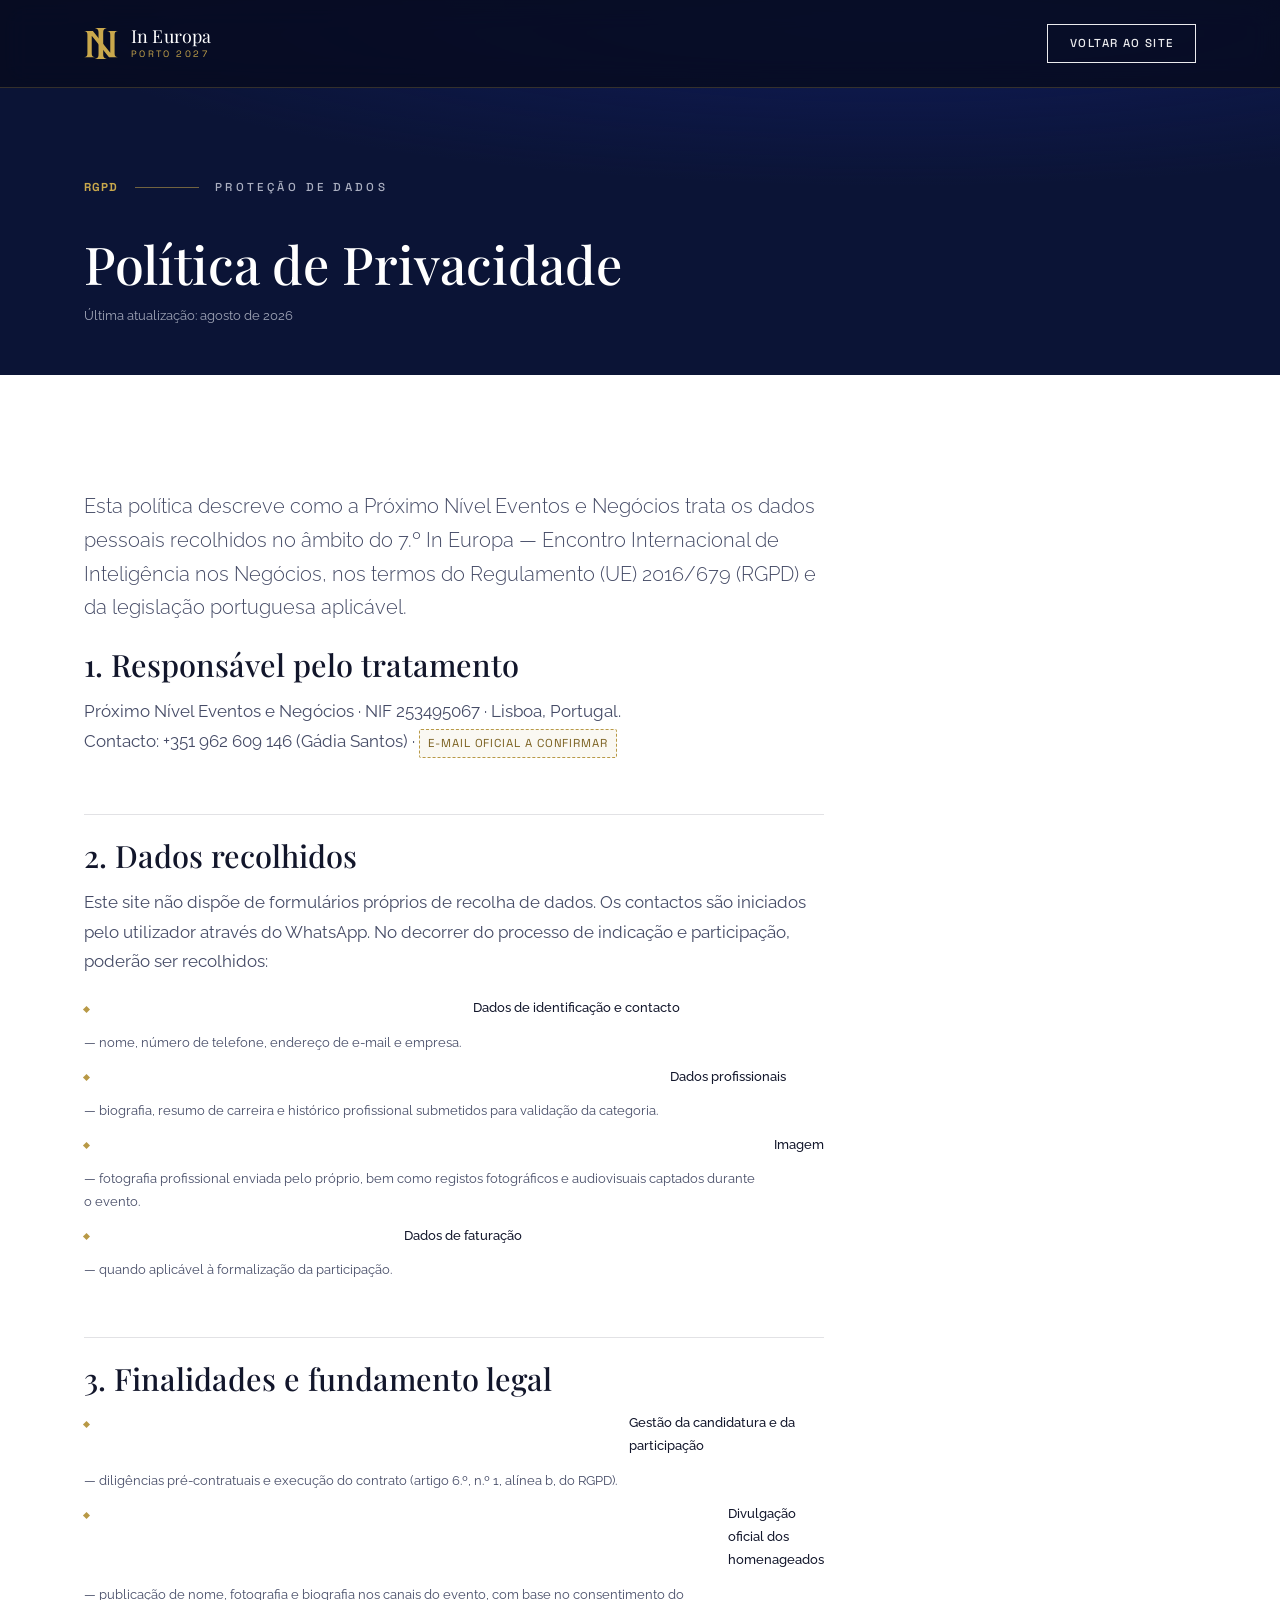
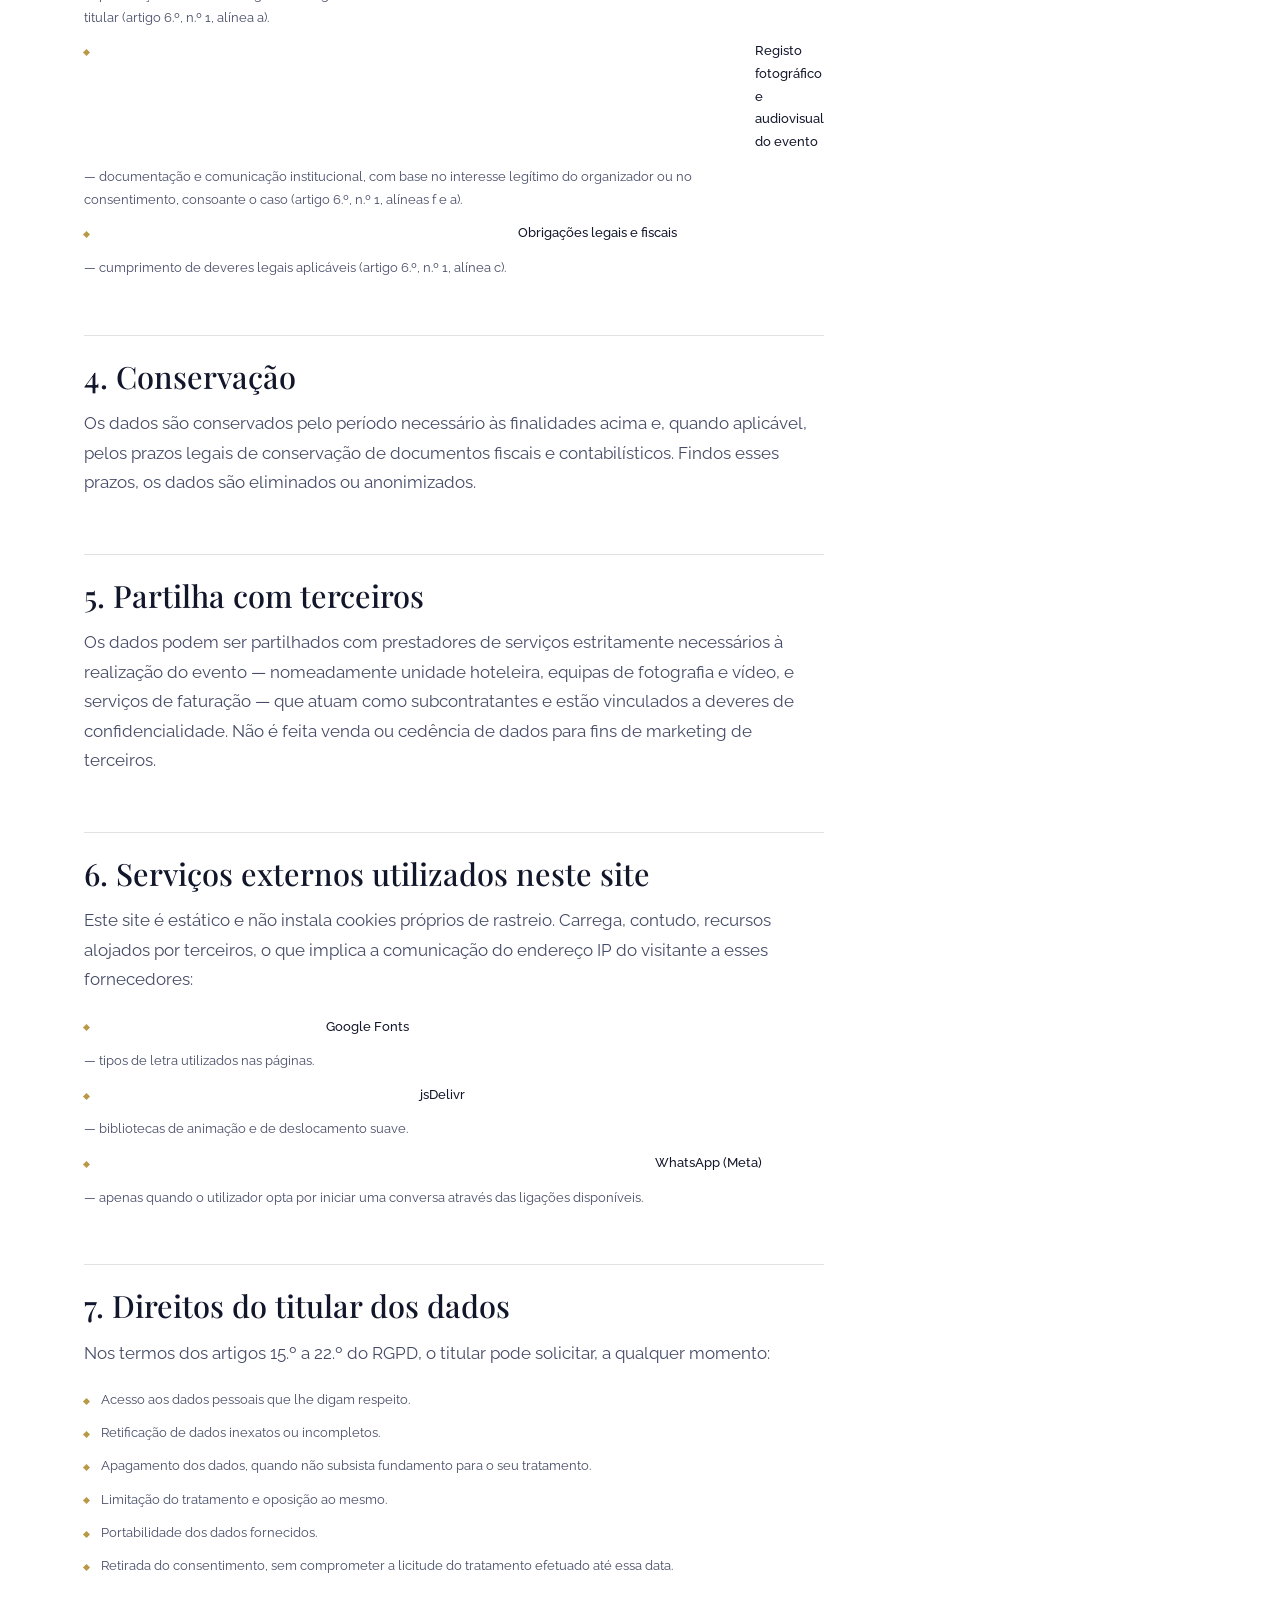
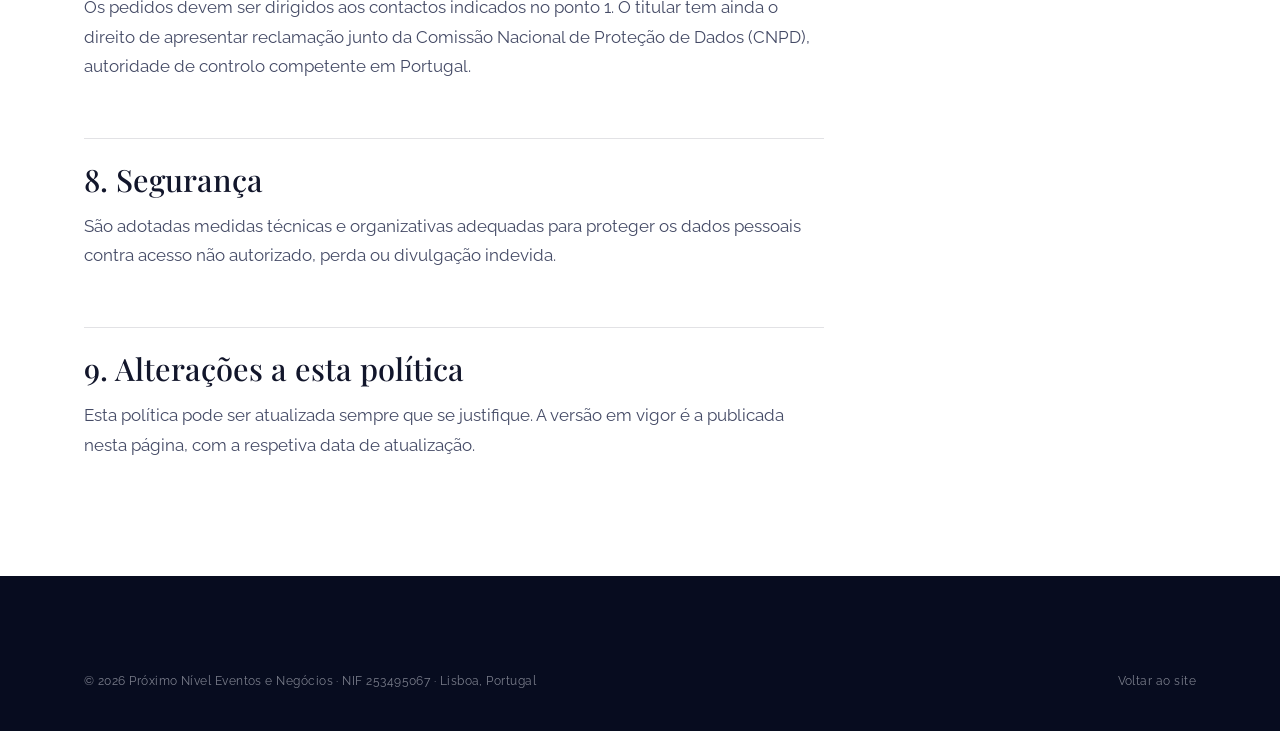
==== commit 6a274d0f: "Muda o encontro para o 7.º In Europa, a 16 de maio de 2027, no Porto Atualiza edição, data e local (" ====
--- a/politica-privacidade.html
+++ b/politica-privacidade.html
@@ -3,10 +3,10 @@
 <head>
 <meta charset="UTF-8">
 <meta name="viewport" content="width=device-width, initial-scale=1">
-<title>Política de Privacidade — 6.º In Europa | Lisboa 2026</title>
-<meta name="description" content="Política de privacidade e proteção de dados pessoais do 6.º In Europa — Encontro Internacional de Inteligência nos Negócios, em conformidade com o RGPD.">
+<title>Política de Privacidade — 7.º In Europa | Porto 2027</title>
+<meta name="description" content="Política de privacidade e proteção de dados pessoais do 7.º In Europa — Encontro Internacional de Inteligência nos Negócios, em conformidade com o RGPD.">
 <meta name="robots" content="index, follow">
-<link rel="canonical" href="https://proximonivel-empreendedores.com/politica-privacidade.html">
+<link rel="canonical" href="https://inteligencianosnegocios.com/politica-privacidade.html">
 <meta name="theme-color" content="#0B1436">
 
 <link rel="icon" href="assets/img/favicon.svg" type="image/svg+xml">
@@ -23,7 +23,7 @@
       <img class="brand__mark" src="assets/img/monograma.svg" alt="" width="34" height="31">
       <span class="brand__text">
         <span class="brand__name">In Europa</span>
-        <span class="brand__sub">Lisboa 2026</span>
+        <span class="brand__sub">Porto 2027</span>
       </span>
     </a>
     <a class="btn btn--sm btn--ghost" href="index.html" style="color:#fff"><span>Voltar ao site</span></a>
@@ -46,7 +46,7 @@
   <section class="section section--light">
     <div class="container">
       <article class="legal">
-        <p class="lead">Esta política descreve como a Próximo Nível Eventos e Negócios trata os dados pessoais recolhidos no âmbito do 6.º In Europa — Encontro Internacional de Inteligência nos Negócios, nos termos do Regulamento (UE) 2016/679 (RGPD) e da legislação portuguesa aplicável.</p>
+        <p class="lead">Esta política descreve como a Próximo Nível Eventos e Negócios trata os dados pessoais recolhidos no âmbito do 7.º In Europa — Encontro Internacional de Inteligência nos Negócios, nos termos do Regulamento (UE) 2016/679 (RGPD) e da legislação portuguesa aplicável.</p>
 
         <h2>1. Responsável pelo tratamento</h2>
         <p>Próximo Nível Eventos e Negócios · NIF 253495067 · Lisboa, Portugal.<br>
--- a/css/style.css
+++ b/css/style.css
@@ -1,6 +1,6 @@
 /* ==========================================================================
-   6.º IN EUROPA — Encontro Internacional de Inteligência nos Negócios
-   Lisboa · 17 e 18 de outubro de 2026
+   7.º IN EUROPA — Encontro Internacional de Inteligência nos Negócios
+   Porto · 16 de maio de 2027
    Próximo Nível Eventos e Negócios
    --------------------------------------------------------------------------
    1.  Tokens
@@ -10,7 +10,7 @@
    5.  Navegação
    6.  Hero
    7.  Manifesto + Idealizadora
-   8.  Lisboa
+   8.  Porto
    9.  Premiação — pilares
    10. Programação
    11. Benefícios VIP
@@ -347,6 +347,9 @@
 
 .btn--sm { padding: .8rem 1.35rem; font-size: var(--fs-xs); letter-spacing: .12em; }
 .btn--block { width: 100%; }
+/* aviso com o visual do botão, mas sem ação */
+.btn--status { cursor: default; pointer-events: none; line-height: 1.5; text-align: center; }
+.btn--status::after { display: none; }
 
 /* Link com sublinhado que cresce */
 .link-underline {
@@ -864,17 +867,16 @@
 }
 
 /* ==========================================================================
-   8. LISBOA
-   ========================================================================== */
-.lisboa__grid {
+   8. PORTO
+   ========================================================================== */
+.cidade__grid {
   display: grid;
   gap: clamp(.75rem, 1.6vw, 1.25rem);
   grid-template-columns: repeat(2, 1fr);
   margin-top: clamp(2.5rem, 5vw, 4rem);
 }
-.lisboa__grid .media:nth-child(1) { grid-column: 1 / -1; }
-.lisboa__portrait { position: relative; }
-.lisboa__portrait::after {
+.cidade__portrait { position: relative; }
+.cidade__portrait::after {
   content: '';
   position: absolute;
   inset: auto auto -12px -12px;
@@ -1076,6 +1078,11 @@
   font-size: var(--fs-sm);
   color: var(--muted-dark);
 }
+/* cronograma: coluna de horário com largura fixa para os textos alinharem */
+.timeline--schedule li { grid-template-columns: 3.4rem 1fr; padding-block: .8rem; }
+.timeline--schedule .timeline__idx { font-size: var(--fs-sm); font-variant-numeric: tabular-nums; padding-top: .2rem; }
+.timeline__pause .timeline__text { color: var(--muted-dark); font-style: italic; }
+.timeline__pause .timeline__idx { color: var(--muted-dark); }
 
 .note {
   margin-top: 2rem;
@@ -1133,15 +1140,15 @@
   display: grid;
   gap: 1px;
   margin-top: clamp(2.5rem, 5vw, 3.5rem);
-  background: rgba(255, 255, 255, .1);
-  border: 1px solid rgba(255, 255, 255, .1);
+  background: rgba(255, 255, 255, .14);
+  border: 1px solid rgba(255, 255, 255, .14);
 }
 .audience__cell {
-  background: var(--navy-deep);
+  background: #182564;
   padding: clamp(1.5rem, 3vw, 2rem);
   transition: background .5s var(--ease);
 }
-.audience__cell:hover { background: #101B45; }
+.audience__cell:hover { background: #1F2E78; }
 .audience__idx {
   font-family: var(--ff-head);
   font-size: var(--fs-xs);
@@ -1156,7 +1163,7 @@
   color: #fff;
   margin-bottom: .5rem;
 }
-.audience__cell p { font-size: var(--fs-sm); color: var(--muted-dark); }
+.audience__cell p { font-size: var(--fs-sm); color: rgba(233, 236, 246, .8); }
 
 /* ==========================================================================
    13. CONVIDADOS
@@ -1168,54 +1175,26 @@
 }
 .speaker__photo {
   position: relative;
-  display: grid;
-  place-items: center;
   aspect-ratio: 4 / 5;
-  background:
-    repeating-linear-gradient(135deg, rgba(184, 153, 70, .07) 0 1px, transparent 1px 11px),
-    linear-gradient(160deg, #16224F 0%, var(--navy-deep) 65%);
-  border: 1px solid var(--line-light);
+  background: var(--navy-deep);
   overflow: hidden;
-}
-/* moldura interna — o vazio passa a ser uma decisão, não uma falha */
-.speaker__photo::after {
-  content: '';
-  position: absolute;
-  inset: 14px;
-  border: 1px solid rgba(184, 153, 70, .22);
-  pointer-events: none;
-  transition: inset .6s var(--ease-out), border-color .6s var(--ease);
-}
-.speaker:hover .speaker__photo::after { inset: 10px; border-color: rgba(184, 153, 70, .4); }
-.speaker__photo img { width: 74px; opacity: .34; transition: opacity .6s var(--ease), transform .8s var(--ease-out); }
-.speaker:hover .speaker__photo img { opacity: .55; transform: scale(1.06); }
-.speaker__badge {
-  position: absolute;
-  top: .9rem; left: .9rem;
-  padding: .3rem .6rem;
-  background: rgba(7, 12, 31, .88);
-  border: 1px solid var(--line-dark);
-  font-family: var(--ff-head);
-  font-size: .6rem;
-  letter-spacing: .18em;
-  text-transform: uppercase;
-  color: var(--gold-light);
-}
-.speaker__info { padding-top: 1.1rem; }
-.speaker__name {
-  font-family: var(--ff-display);
-  font-size: var(--fs-h4);
-  margin-bottom: .3rem;
-}
-.speaker__role {
-  font-family: var(--ff-head);
-  font-size: var(--fs-xs);
-  letter-spacing: .16em;
-  text-transform: uppercase;
-  color: var(--gold-deep);
-  margin-bottom: .6rem;
-}
-.speaker__bio { font-size: var(--fs-sm); color: var(--ink-soft); }
+  box-shadow: 0 18px 40px -24px rgba(7, 12, 31, .45);
+}
+.speaker__photo img {
+  display: block;
+  width: 100%;
+  height: 100%;
+  object-fit: cover;
+  transition: transform .8s var(--ease-out);
+}
+.speaker:hover .speaker__photo img { transform: scale(1.03); }
+.speaker__place {
+  padding-top: .9rem;
+  font-family: var(--ff-head);
+  font-size: 1rem;
+  font-weight: 700;
+  letter-spacing: .04em;
+}
 
 /* ==========================================================================
    14. CENÁRIO
@@ -1244,36 +1223,6 @@
 /* ==========================================================================
    15. CANDIDATURA
    ========================================================================== */
-.steps {
-  display: grid;
-  gap: clamp(1.5rem, 3vw, 2rem);
-  margin-top: clamp(2.5rem, 5vw, 3.5rem);
-  counter-reset: step;
-}
-.step {
-  position: relative;
-  padding-top: 1.75rem;
-  border-top: 1px solid var(--line-light);
-}
-.step::before {
-  counter-increment: step;
-  content: counter(step, decimal-leading-zero);
-  position: absolute;
-  top: -.9rem; left: 0;
-  padding-right: .75rem;
-  background: var(--cream);
-  font-family: var(--ff-head);
-  font-size: var(--fs-sm);
-  font-weight: 700;
-  letter-spacing: .1em;
-  color: var(--gold-deep);
-}
-.step h3 {
-  font-family: var(--ff-display);
-  font-size: var(--fs-h4);
-  margin-bottom: .6rem;
-}
-.step p { font-size: var(--fs-sm); color: var(--ink-soft); }
 
 /* ==========================================================================
    16. INVESTIMENTO
@@ -1363,20 +1312,16 @@
   margin-bottom: .75rem;
 }
 .payment__chips { display: flex; flex-wrap: wrap; gap: .6rem; }
+.payment__chip {
+  padding: .55rem .9rem;
+  border: 1px solid var(--gold);
+  font-family: var(--ff-head);
+  font-size: var(--fs-sm);
+  font-weight: 500;
+  letter-spacing: .08em;
+  color: #fff;
+}
 .payment p { font-size: var(--fs-sm); color: var(--muted-dark); max-width: 52ch; }
-
-.editorial {
-  margin-top: clamp(2.5rem, 5vw, 4rem);
-  display: grid;
-  gap: clamp(2rem, 4vw, 3rem);
-  align-items: center;
-  padding: clamp(1.75rem, 3vw, 2.5rem);
-  border: 1px solid rgba(255, 255, 255, .12);
-}
-.editorial h3 { font-family: var(--ff-display); font-size: var(--fs-h3); color: #fff; margin-bottom: 1rem; }
-.editorial ul { display: grid; gap: .9rem; margin-top: 1.5rem; }
-.editorial li { font-size: var(--fs-sm); color: rgba(237, 239, 247, .82); }
-.editorial li b { display: block; color: #fff; font-weight: 500; font-family: var(--ff-head); letter-spacing: .02em; }
 
 /* ==========================================================================
    17. EDIÇÕES ANTERIORES
@@ -1425,7 +1370,6 @@
   color: #fff;
   line-height: 1.12;
 }
-.footer__cta p { color: var(--muted-dark); margin-top: 1rem; max-width: 46ch; }
 
 .footer__grid {
   display: grid;
@@ -1478,6 +1422,8 @@
 .footer__legal a:hover { color: var(--gold-light); }
 .footer__legal-links { display: flex; flex-wrap: wrap; gap: .5rem 1.25rem; }
 .footer__legal-links a { display: inline-block; padding-block: .5rem; }
+.footer__credit { grid-column: 1 / -1; }
+.footer__credit a { color: rgba(237, 239, 247, .75); text-decoration: underline; text-underline-offset: .2em; text-decoration-color: rgba(184, 153, 70, .5); }
 
 /* Botão flutuante de WhatsApp */
 .wa-float {
@@ -1538,8 +1484,9 @@
    ========================================================================== */
 @media (min-width: 600px) {
   .pillars { grid-template-columns: repeat(2, 1fr); }
+  /* 2 + 1: o terceiro cartão ocupa a linha inteira, sem buraco na grelha */
+  .pillars .pillar:nth-child(3) { grid-column: span 2; }
   .speakers { grid-template-columns: repeat(2, 1fr); }
-  .steps { grid-template-columns: repeat(2, 1fr); }
   .audience { grid-template-columns: repeat(2, 1fr); }
   .bridge { grid-template-columns: repeat(3, 1fr); }
   .goal { grid-template-columns: 15rem 1fr; }
@@ -1572,20 +1519,14 @@
   .split__aside--sticky { position: sticky; top: calc(var(--nav-h) + 3rem); }
 
   .founder { grid-template-columns: minmax(0, .8fr) minmax(0, 1.2fr); }
-  .lisboa__grid { grid-template-columns: repeat(3, 1fr); }
-  .lisboa__grid .media:nth-child(1) { grid-column: auto; }
-  /* 3 + 2: a última linha divide-se em dois cartões largos, sem buraco na grelha */
-  .pillars { grid-template-columns: repeat(6, 1fr); }
-  .pillars .pillar:nth-child(-n+3) { grid-column: span 2; }
-  .pillars .pillar:nth-child(4),
-  .pillars .pillar:nth-child(5) { grid-column: span 3; }
+  .pillars { grid-template-columns: repeat(3, 1fr); }
+  .pillars .pillar:nth-child(3) { grid-column: auto; }
   .day { grid-template-columns: minmax(0, .55fr) minmax(0, 1.45fr); }
   .speakers { grid-template-columns: repeat(3, 1fr); }
-  .steps { grid-template-columns: repeat(4, 1fr); }
   .audience { grid-template-columns: repeat(3, 1fr); }
   .plans { grid-template-columns: repeat(3, 1fr); }
+  .plans--single { grid-template-columns: minmax(0, 32rem); }
   .payment { grid-template-columns: 1fr 1fr; align-items: center; }
-  .editorial { grid-template-columns: minmax(0, 1fr) minmax(0, 1fr); }
   .venue { grid-template-columns: minmax(0, 1.15fr) minmax(0, .85fr); }
   .footer__cta { grid-template-columns: minmax(0, 1.4fr) minmax(0, .6fr); }
   .footer__grid { grid-template-columns: 1.3fr 1fr 1fr; }
@@ -1648,11 +1589,6 @@
 .legal a:hover { color: var(--ink); }
 
 /* Nota de expectativa sob os CTAs do hero */
-.hero__foot {
-  margin-top: 1.15rem;
-  font-size: var(--fs-sm);
-  color: rgba(255, 255, 255, .62);
-}
 
 /* Valor real do plano — substitui a etiqueta .placeholder-tag quando confirmado */
 .plan__value {
